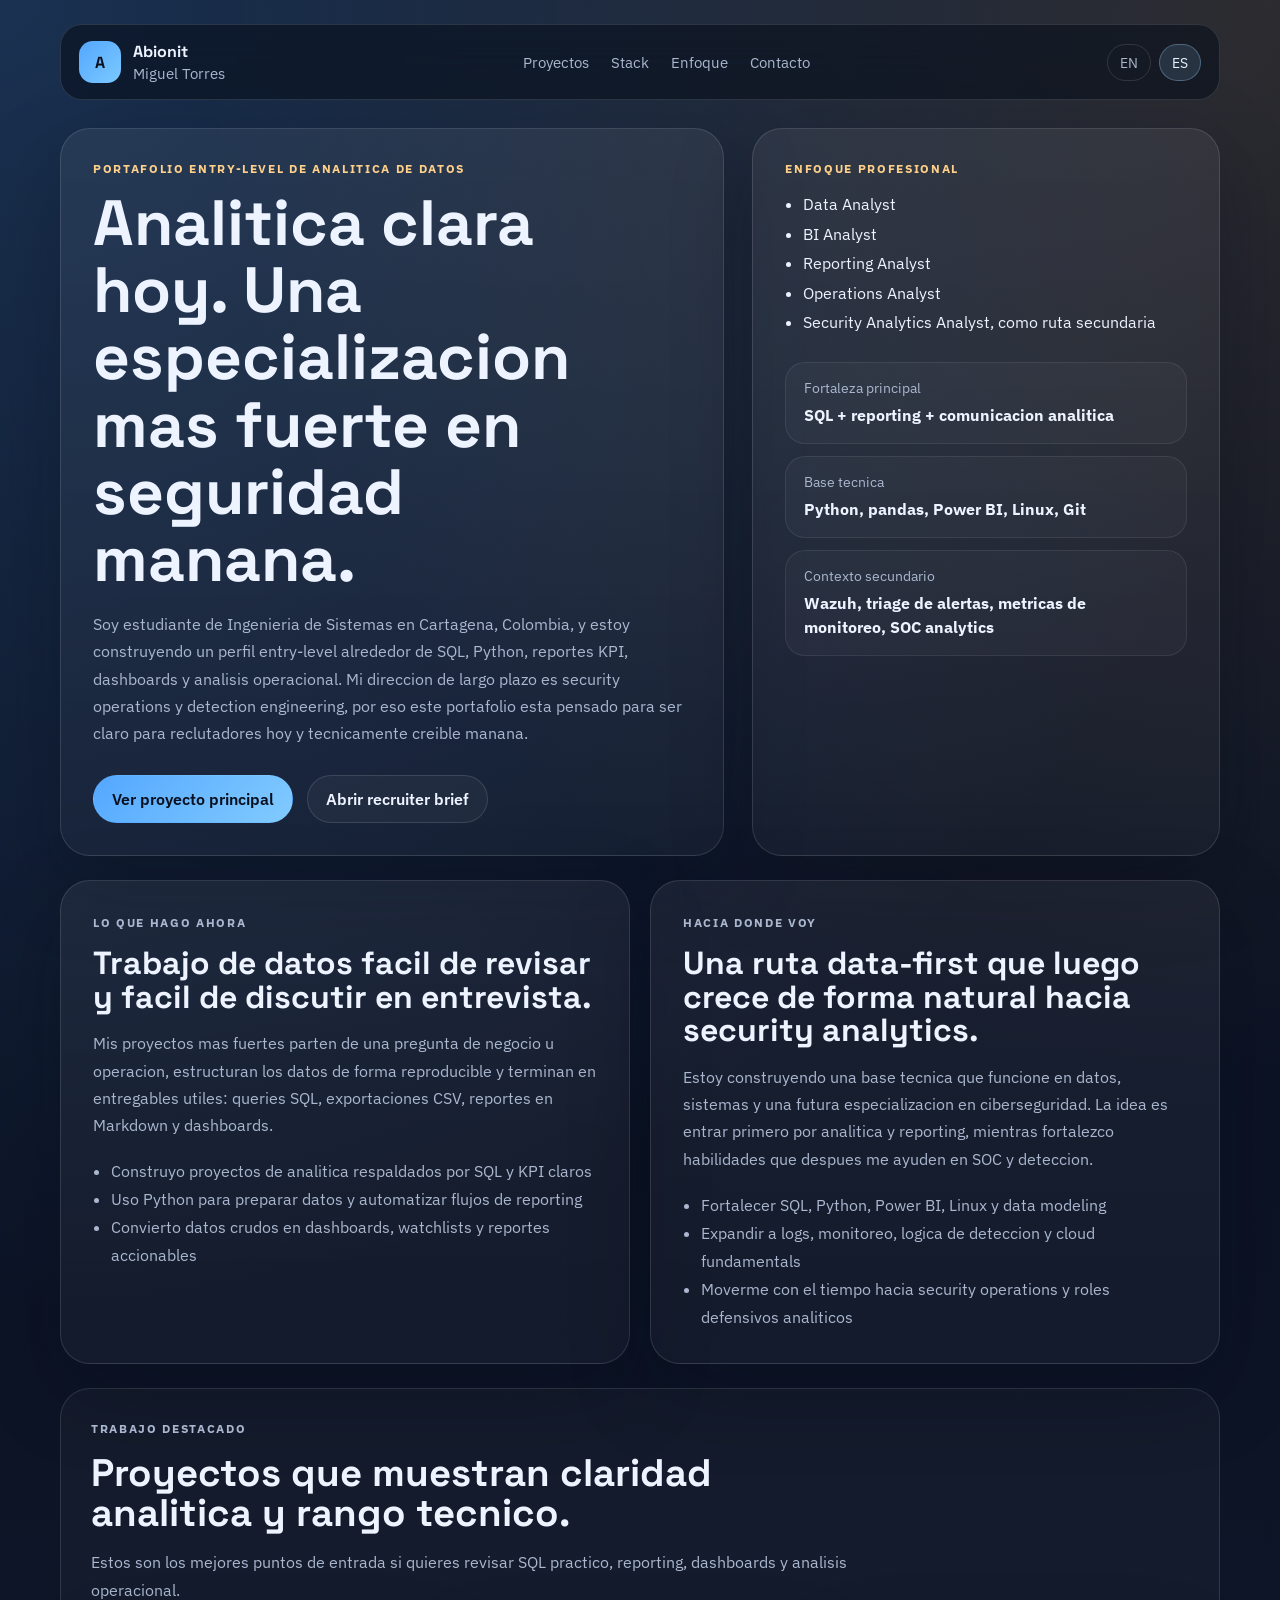
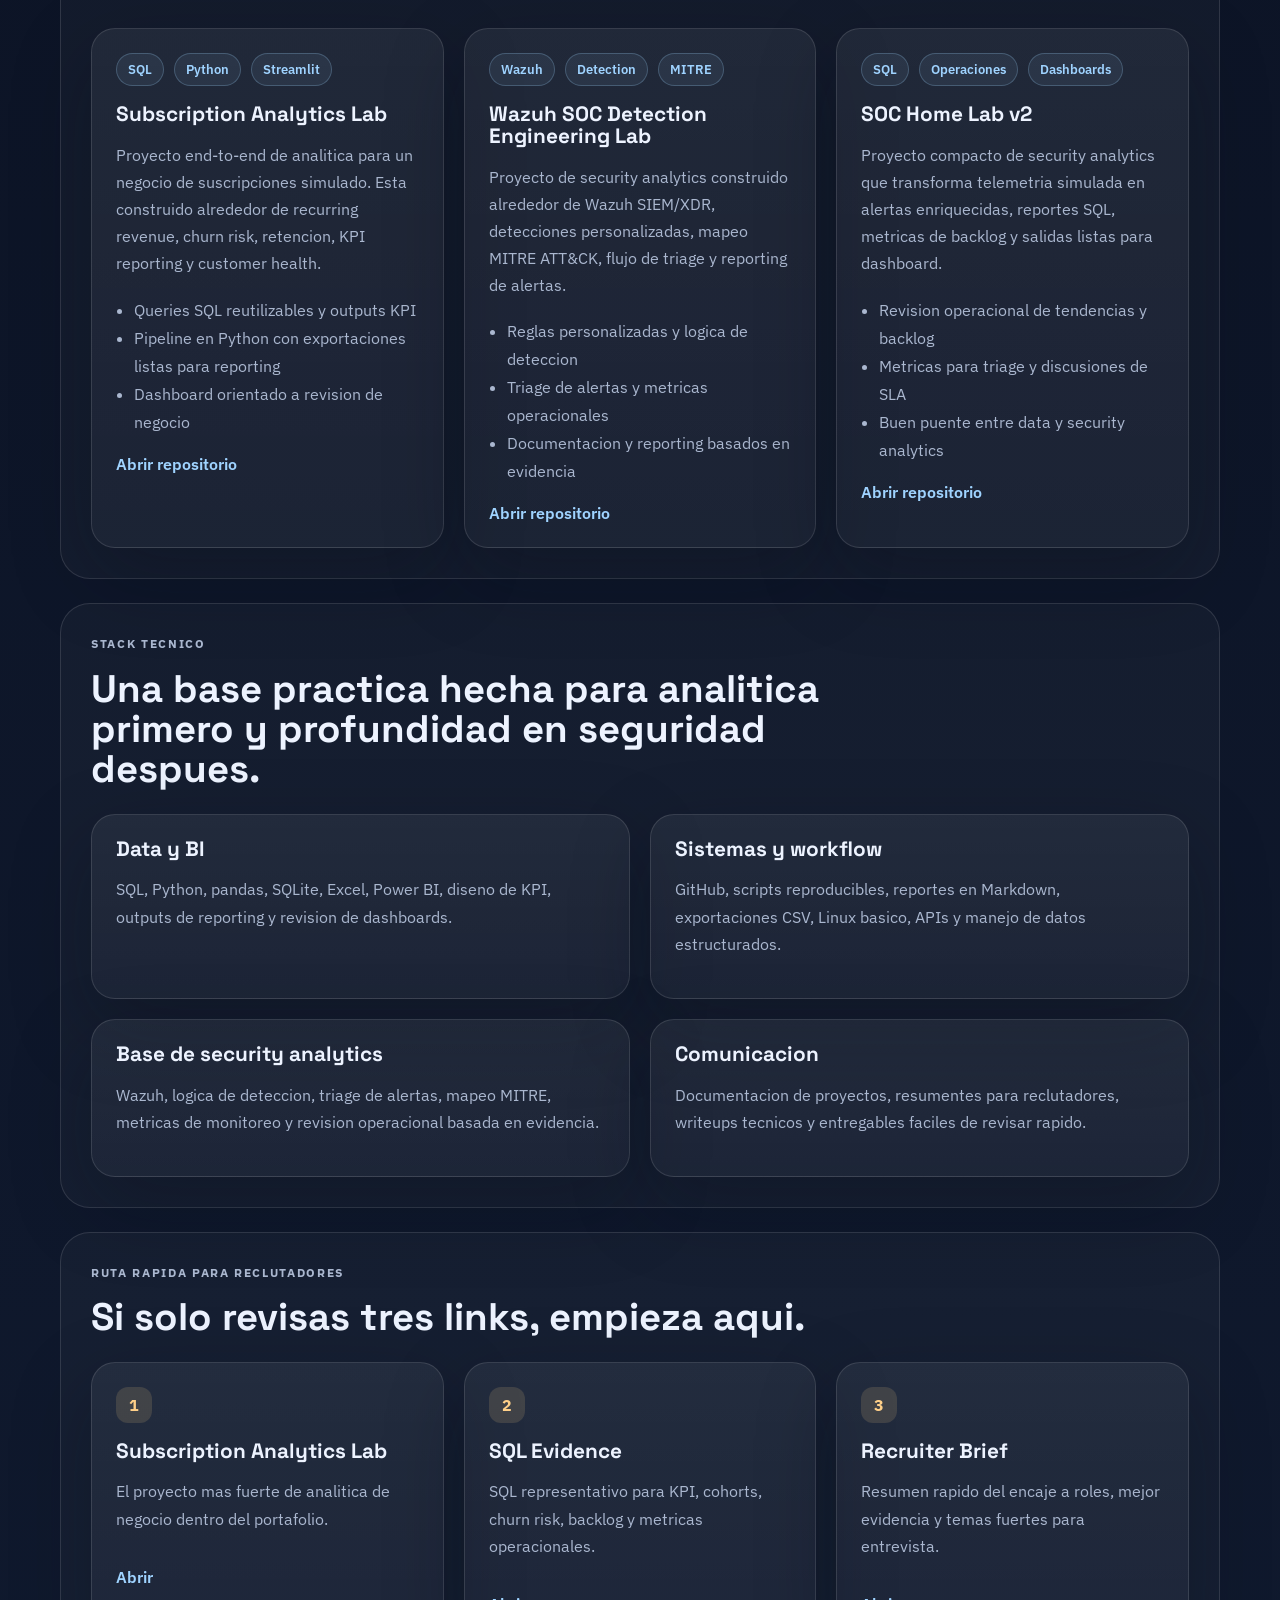
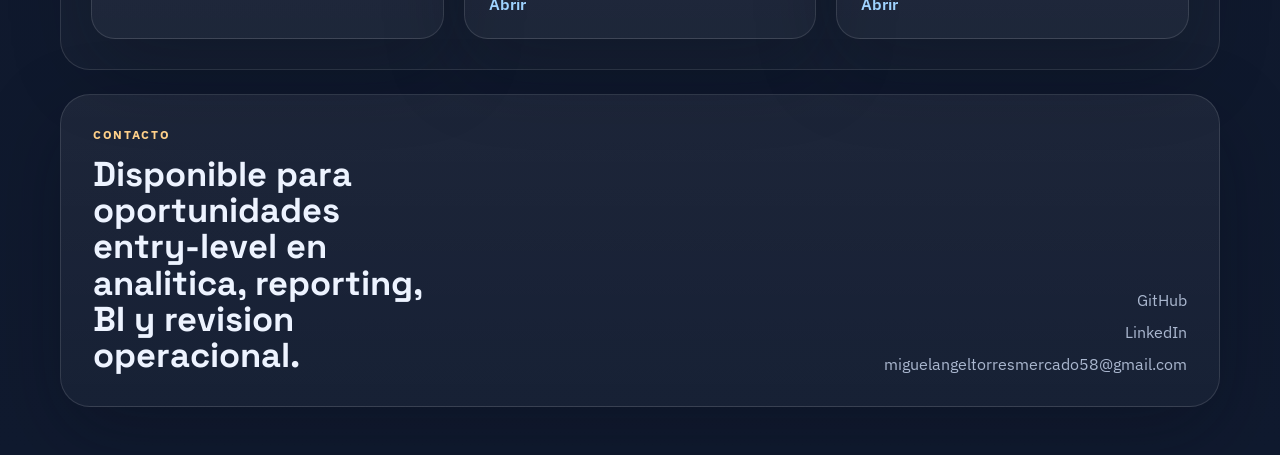
==== es/index.html @ 6e88e006 "Add Spanish GitHub Pages portfolio landing" ====
<!DOCTYPE html>
<html lang="es">
<head>
  <meta charset="utf-8">
  <meta name="viewport" content="width=device-width, initial-scale=1">
  <title>Miguel Torres | Portafolio de Analitica de Datos</title>
  <meta name="description" content="Portafolio entry-level enfocado en SQL, Python, reportes KPI, dashboards, analisis operacional y analitica de seguridad como diferenciador tecnico.">
  <link rel="preconnect" href="https://fonts.googleapis.com">
  <link rel="preconnect" href="https://fonts.gstatic.com" crossorigin>
  <link href="https://fonts.googleapis.com/css2?family=IBM+Plex+Sans:wght@400;500;600;700&family=Space+Grotesk:wght@500;700&display=swap" rel="stylesheet">
  <link rel="stylesheet" href="../styles.css">
</head>
<body>
  <div class="page-shell">
    <header class="topbar">
      <a class="brand" href="#top">
        <span class="brand-mark">A</span>
        <span class="brand-copy">
          <strong>Abionit</strong>
          <span>Miguel Torres</span>
        </span>
      </a>
      <nav class="topnav" aria-label="Principal">
        <a href="#projects">Proyectos</a>
        <a href="#stack">Stack</a>
        <a href="#direction">Enfoque</a>
        <a href="#contact">Contacto</a>
      </nav>
      <div class="lang-switch" aria-label="Selector de idioma">
        <a class="lang-link" href="../index.html">EN</a>
        <a class="lang-link active" href="index.html" aria-current="page">ES</a>
      </div>
    </header>

    <main id="top">
      <section class="hero">
        <div class="hero-copy">
          <p class="eyebrow">Portafolio entry-level de analitica de datos</p>
          <h1>Analitica clara hoy. Una especializacion mas fuerte en seguridad manana.</h1>
          <p class="lead">
            Soy estudiante de Ingenieria de Sistemas en Cartagena, Colombia, y estoy construyendo un perfil entry-level
            alrededor de SQL, Python, reportes KPI, dashboards y analisis operacional. Mi direccion de largo plazo es
            security operations y detection engineering, por eso este portafolio esta pensado para ser claro para reclutadores hoy
            y tecnicamente creible manana.
          </p>
          <div class="hero-actions">
            <a class="button button-primary" href="https://github.com/Abionit/subscription-analytics-lab" target="_blank" rel="noreferrer">Ver proyecto principal</a>
            <a class="button button-secondary" href="https://github.com/Abionit/Abionit/blob/main/RECRUITER_BRIEF.md" target="_blank" rel="noreferrer">Abrir recruiter brief</a>
          </div>
        </div>
        <aside class="hero-panel">
          <p class="panel-label">Enfoque profesional</p>
          <ul class="role-list">
            <li>Data Analyst</li>
            <li>BI Analyst</li>
            <li>Reporting Analyst</li>
            <li>Operations Analyst</li>
            <li>Security Analytics Analyst, como ruta secundaria</li>
          </ul>
          <div class="mini-grid">
            <article>
              <span>Fortaleza principal</span>
              <strong>SQL + reporting + comunicacion analitica</strong>
            </article>
            <article>
              <span>Base tecnica</span>
              <strong>Python, pandas, Power BI, Linux, Git</strong>
            </article>
            <article>
              <span>Contexto secundario</span>
              <strong>Wazuh, triage de alertas, metricas de monitoreo, SOC analytics</strong>
            </article>
          </div>
        </aside>
      </section>

      <section class="summary-grid">
        <article class="story-card">
          <p class="section-kicker">Lo que hago ahora</p>
          <h2>Trabajo de datos facil de revisar y facil de discutir en entrevista.</h2>
          <p>
            Mis proyectos mas fuertes parten de una pregunta de negocio u operacion, estructuran los datos de forma reproducible
            y terminan en entregables utiles: queries SQL, exportaciones CSV, reportes en Markdown y dashboards.
          </p>
          <ul>
            <li>Construyo proyectos de analitica respaldados por SQL y KPI claros</li>
            <li>Uso Python para preparar datos y automatizar flujos de reporting</li>
            <li>Convierto datos crudos en dashboards, watchlists y reportes accionables</li>
          </ul>
        </article>
        <article class="story-card">
          <p class="section-kicker">Hacia donde voy</p>
          <h2>Una ruta data-first que luego crece de forma natural hacia security analytics.</h2>
          <p>
            Estoy construyendo una base tecnica que funcione en datos, sistemas y una futura especializacion en ciberseguridad.
            La idea es entrar primero por analitica y reporting, mientras fortalezco habilidades que despues me ayuden en SOC y deteccion.
          </p>
          <ul>
            <li>Fortalecer SQL, Python, Power BI, Linux y data modeling</li>
            <li>Expandir a logs, monitoreo, logica de deteccion y cloud fundamentals</li>
            <li>Moverme con el tiempo hacia security operations y roles defensivos analiticos</li>
          </ul>
        </article>
      </section>

      <section id="projects" class="section-block">
        <div class="section-heading">
          <p class="section-kicker">Trabajo destacado</p>
          <h2>Proyectos que muestran claridad analitica y rango tecnico.</h2>
          <p>Estos son los mejores puntos de entrada si quieres revisar SQL practico, reporting, dashboards y analisis operacional.</p>
        </div>
        <div class="project-grid">
          <article class="project-card">
            <div class="project-tags">
              <span>SQL</span>
              <span>Python</span>
              <span>Streamlit</span>
            </div>
            <h3>Subscription Analytics Lab</h3>
            <p>
              Proyecto end-to-end de analitica para un negocio de suscripciones simulado. Esta construido alrededor de recurring revenue,
              churn risk, retencion, KPI reporting y customer health.
            </p>
            <ul>
              <li>Queries SQL reutilizables y outputs KPI</li>
              <li>Pipeline en Python con exportaciones listas para reporting</li>
              <li>Dashboard orientado a revision de negocio</li>
            </ul>
            <a href="https://github.com/Abionit/subscription-analytics-lab" target="_blank" rel="noreferrer">Abrir repositorio</a>
          </article>

          <article class="project-card">
            <div class="project-tags">
              <span>Wazuh</span>
              <span>Detection</span>
              <span>MITRE</span>
            </div>
            <h3>Wazuh SOC Detection Engineering Lab</h3>
            <p>
              Proyecto de security analytics construido alrededor de Wazuh SIEM/XDR, detecciones personalizadas, mapeo MITRE ATT&amp;CK,
              flujo de triage y reporting de alertas.
            </p>
            <ul>
              <li>Reglas personalizadas y logica de deteccion</li>
              <li>Triage de alertas y metricas operacionales</li>
              <li>Documentacion y reporting basados en evidencia</li>
            </ul>
            <a href="https://github.com/Abionit/soc-home-lab/tree/portfolio/wazuh-soc-detection-lab" target="_blank" rel="noreferrer">Abrir repositorio</a>
          </article>

          <article class="project-card">
            <div class="project-tags">
              <span>SQL</span>
              <span>Operaciones</span>
              <span>Dashboards</span>
            </div>
            <h3>SOC Home Lab v2</h3>
            <p>
              Proyecto compacto de security analytics que transforma telemetria simulada en alertas enriquecidas, reportes SQL,
              metricas de backlog y salidas listas para dashboard.
            </p>
            <ul>
              <li>Revision operacional de tendencias y backlog</li>
              <li>Metricas para triage y discusiones de SLA</li>
              <li>Buen puente entre data y security analytics</li>
            </ul>
            <a href="https://github.com/Abionit/soc-home-lab/tree/portfolio/soc-home-lab-v2" target="_blank" rel="noreferrer">Abrir repositorio</a>
          </article>
        </div>
      </section>

      <section id="stack" class="section-block">
        <div class="section-heading">
          <p class="section-kicker">Stack tecnico</p>
          <h2>Una base practica hecha para analitica primero y profundidad en seguridad despues.</h2>
        </div>
        <div class="stack-grid">
          <article class="stack-card">
            <h3>Data y BI</h3>
            <p>SQL, Python, pandas, SQLite, Excel, Power BI, diseno de KPI, outputs de reporting y revision de dashboards.</p>
          </article>
          <article class="stack-card">
            <h3>Sistemas y workflow</h3>
            <p>GitHub, scripts reproducibles, reportes en Markdown, exportaciones CSV, Linux basico, APIs y manejo de datos estructurados.</p>
          </article>
          <article class="stack-card">
            <h3>Base de security analytics</h3>
            <p>Wazuh, logica de deteccion, triage de alertas, mapeo MITRE, metricas de monitoreo y revision operacional basada en evidencia.</p>
          </article>
          <article class="stack-card">
            <h3>Comunicacion</h3>
            <p>Documentacion de proyectos, resumentes para reclutadores, writeups tecnicos y entregables faciles de revisar rapido.</p>
          </article>
        </div>
      </section>

      <section id="direction" class="section-block recruiter-block">
        <div class="section-heading">
          <p class="section-kicker">Ruta rapida para reclutadores</p>
          <h2>Si solo revisas tres links, empieza aqui.</h2>
        </div>
        <div class="review-grid">
          <article class="review-card">
            <span>1</span>
            <h3>Subscription Analytics Lab</h3>
            <p>El proyecto mas fuerte de analitica de negocio dentro del portafolio.</p>
            <a href="https://github.com/Abionit/subscription-analytics-lab" target="_blank" rel="noreferrer">Abrir</a>
          </article>
          <article class="review-card">
            <span>2</span>
            <h3>SQL Evidence</h3>
            <p>SQL representativo para KPI, cohorts, churn risk, backlog y metricas operacionales.</p>
            <a href="https://github.com/Abionit/Abionit/blob/main/SQL_EVIDENCE.md" target="_blank" rel="noreferrer">Abrir</a>
          </article>
          <article class="review-card">
            <span>3</span>
            <h3>Recruiter Brief</h3>
            <p>Resumen rapido del encaje a roles, mejor evidencia y temas fuertes para entrevista.</p>
            <a href="https://github.com/Abionit/Abionit/blob/main/RECRUITER_BRIEF.md" target="_blank" rel="noreferrer">Abrir</a>
          </article>
        </div>
      </section>
    </main>

    <footer id="contact" class="footer">
      <div>
        <p class="section-kicker">Contacto</p>
        <h2>Disponible para oportunidades entry-level en analitica, reporting, BI y revision operacional.</h2>
      </div>
      <div class="contact-links">
        <a href="https://github.com/Abionit" target="_blank" rel="noreferrer">GitHub</a>
        <a href="https://linkedin.com/in/miguel-angel-torres-mercado-3b7bb8290" target="_blank" rel="noreferrer">LinkedIn</a>
        <a href="mailto:miguelangeltorresmercado58@gmail.com">miguelangeltorresmercado58@gmail.com</a>
      </div>
    </footer>
  </div>
</body>
</html>
---- styles.css ----
:root {
  --bg: #0e1627;
  --bg-soft: #162238;
  --surface: rgba(255, 255, 255, 0.05);
  --surface-strong: rgba(255, 255, 255, 0.08);
  --line: rgba(255, 255, 255, 0.12);
  --text: #edf3ff;
  --muted: #aab7cf;
  --accent: #9fd3ff;
  --accent-strong: #53a7ff;
  --accent-warm: #ffd089;
  --shadow: 0 28px 80px rgba(6, 11, 23, 0.28);
  --max-width: 1160px;
}

* {
  box-sizing: border-box;
}

html {
  scroll-behavior: smooth;
}

body {
  margin: 0;
  font-family: "IBM Plex Sans", sans-serif;
  color: var(--text);
  background:
    radial-gradient(circle at top left, rgba(83, 167, 255, 0.22), transparent 34%),
    radial-gradient(circle at top right, rgba(255, 208, 137, 0.14), transparent 28%),
    linear-gradient(180deg, #0a1020 0%, #101a2f 100%);
  min-height: 100vh;
}

a {
  color: inherit;
  text-decoration: none;
}

.page-shell {
  width: min(var(--max-width), calc(100% - 32px));
  margin: 0 auto;
  padding: 24px 0 48px;
}

.topbar {
  display: flex;
  align-items: center;
  justify-content: space-between;
  gap: 20px;
  margin-bottom: 28px;
  padding: 16px 18px;
  border: 1px solid var(--line);
  border-radius: 22px;
  background: rgba(8, 14, 26, 0.58);
  backdrop-filter: blur(16px);
  position: sticky;
  top: 16px;
  z-index: 20;
}

.brand {
  display: inline-flex;
  align-items: center;
  gap: 12px;
}

.brand-mark {
  display: inline-flex;
  align-items: center;
  justify-content: center;
  width: 42px;
  height: 42px;
  border-radius: 14px;
  background: linear-gradient(135deg, var(--accent-strong), #7cc9ff);
  color: #08101f;
  font-family: "Space Grotesk", sans-serif;
  font-weight: 700;
}

.brand-copy {
  display: flex;
  flex-direction: column;
  gap: 2px;
  font-size: 0.92rem;
  color: var(--muted);
}

.brand-copy strong {
  color: var(--text);
  font-family: "Space Grotesk", sans-serif;
  font-size: 1rem;
}

.topnav {
  display: flex;
  gap: 22px;
  color: var(--muted);
  font-size: 0.96rem;
}

.topnav a:hover,
.contact-links a:hover,
.project-card a:hover,
.review-card a:hover {
  color: var(--accent);
}

.lang-switch {
  display: inline-flex;
  gap: 8px;
}

.lang-link {
  border: 1px solid var(--line);
  padding: 8px 12px;
  border-radius: 999px;
  color: var(--muted);
  font-size: 0.9rem;
}

.lang-link.active {
  background: rgba(159, 211, 255, 0.14);
  color: var(--text);
  border-color: rgba(159, 211, 255, 0.32);
}

.hero {
  display: grid;
  grid-template-columns: 1.35fr 0.95fr;
  gap: 28px;
  align-items: stretch;
  margin-bottom: 24px;
}

.hero-copy,
.hero-panel,
.story-card,
.project-card,
.stack-card,
.review-card,
.footer {
  border: 1px solid var(--line);
  background: linear-gradient(180deg, rgba(255, 255, 255, 0.06), rgba(255, 255, 255, 0.03));
  box-shadow: var(--shadow);
}

.hero-copy,
.hero-panel,
.story-card,
.footer {
  border-radius: 30px;
  padding: 32px;
}

.eyebrow,
.section-kicker,
.panel-label {
  text-transform: uppercase;
  letter-spacing: 0.14em;
  color: var(--accent-warm);
  font-size: 0.74rem;
  font-weight: 700;
  margin: 0 0 14px;
}

h1,
h2,
h3 {
  margin: 0;
  font-family: "Space Grotesk", sans-serif;
  line-height: 1.05;
}

h1 {
  font-size: clamp(2.6rem, 5vw, 4.8rem);
  margin-bottom: 18px;
  max-width: 12ch;
}

.lead,
.story-card p,
.project-card p,
.stack-card p,
.section-heading p,
.review-card p {
  color: var(--muted);
  line-height: 1.7;
}

.hero-actions {
  display: flex;
  flex-wrap: wrap;
  gap: 14px;
  margin-top: 28px;
}

.button {
  display: inline-flex;
  align-items: center;
  justify-content: center;
  padding: 13px 18px;
  border-radius: 999px;
  font-weight: 600;
  border: 1px solid transparent;
}

.button-primary {
  background: linear-gradient(135deg, var(--accent-strong), #82cbff);
  color: #08101f;
}

.button-secondary {
  background: rgba(255, 255, 255, 0.04);
  border-color: var(--line);
}

.role-list {
  margin: 0 0 24px;
  padding-left: 18px;
  color: var(--text);
  line-height: 1.85;
}

.mini-grid {
  display: grid;
  gap: 12px;
}

.mini-grid article {
  padding: 16px 18px;
  border-radius: 20px;
  border: 1px solid rgba(255, 255, 255, 0.08);
  background: rgba(255, 255, 255, 0.03);
}

.mini-grid span {
  display: block;
  color: var(--muted);
  font-size: 0.85rem;
  margin-bottom: 6px;
}

.mini-grid strong {
  display: block;
  line-height: 1.5;
}

.summary-grid,
.project-grid,
.stack-grid,
.review-grid {
  display: grid;
  gap: 20px;
}

.summary-grid {
  grid-template-columns: repeat(2, minmax(0, 1fr));
  margin-bottom: 24px;
}

.story-card h2 {
  font-size: clamp(1.55rem, 2.5vw, 2.15rem);
  margin-bottom: 14px;
}

.story-card ul,
.project-card ul {
  margin: 18px 0 0;
  padding-left: 18px;
  color: var(--muted);
  line-height: 1.75;
}

.section-block {
  margin-bottom: 24px;
  border-radius: 30px;
  padding: 30px;
  border: 1px solid var(--line);
  background: rgba(255, 255, 255, 0.03);
}

.section-heading {
  max-width: 760px;
  margin-bottom: 24px;
}

.section-heading h2 {
  font-size: clamp(1.9rem, 3vw, 2.7rem);
  margin-bottom: 12px;
}

.project-grid {
  grid-template-columns: repeat(3, minmax(0, 1fr));
}

.project-card,
.stack-card,
.review-card {
  border-radius: 24px;
  padding: 24px;
}

.project-tags {
  display: flex;
  flex-wrap: wrap;
  gap: 10px;
  margin-bottom: 18px;
}

.project-tags span {
  padding: 7px 11px;
  border-radius: 999px;
  border: 1px solid rgba(159, 211, 255, 0.24);
  background: rgba(159, 211, 255, 0.08);
  color: var(--accent);
  font-size: 0.82rem;
  font-weight: 600;
}

.project-card h3,
.stack-card h3,
.review-card h3 {
  font-size: 1.3rem;
  margin-bottom: 12px;
}

.project-card a,
.review-card a {
  display: inline-flex;
  margin-top: 18px;
  color: var(--accent);
  font-weight: 600;
}

.stack-grid {
  grid-template-columns: repeat(2, minmax(0, 1fr));
}

.review-grid {
  grid-template-columns: repeat(3, minmax(0, 1fr));
}

.review-card span {
  display: inline-flex;
  align-items: center;
  justify-content: center;
  width: 36px;
  height: 36px;
  border-radius: 12px;
  margin-bottom: 18px;
  background: rgba(255, 208, 137, 0.14);
  color: var(--accent-warm);
  font-weight: 700;
}

.footer {
  display: flex;
  align-items: flex-end;
  justify-content: space-between;
  gap: 24px;
}

.footer h2 {
  font-size: clamp(1.6rem, 2.7vw, 2.35rem);
  max-width: 16ch;
}

.contact-links {
  display: grid;
  gap: 12px;
  justify-items: end;
  text-align: right;
  color: var(--muted);
}

@media (max-width: 1080px) {
  .hero,
  .summary-grid,
  .project-grid,
  .stack-grid,
  .review-grid,
  .footer {
    grid-template-columns: 1fr;
  }

  .footer {
    align-items: flex-start;
  }

  .contact-links {
    justify-items: start;
    text-align: left;
  }
}

@media (max-width: 820px) {
  .page-shell {
    width: min(var(--max-width), calc(100% - 20px));
    padding-top: 16px;
  }

  .topbar {
    flex-wrap: wrap;
    padding: 16px;
    position: static;
  }

  .topnav {
    width: 100%;
    flex-wrap: wrap;
    gap: 14px;
  }

  .hero-copy,
  .hero-panel,
  .story-card,
  .footer,
  .section-block {
    padding: 24px;
    border-radius: 24px;
  }

  h1 {
    max-width: none;
  }
}
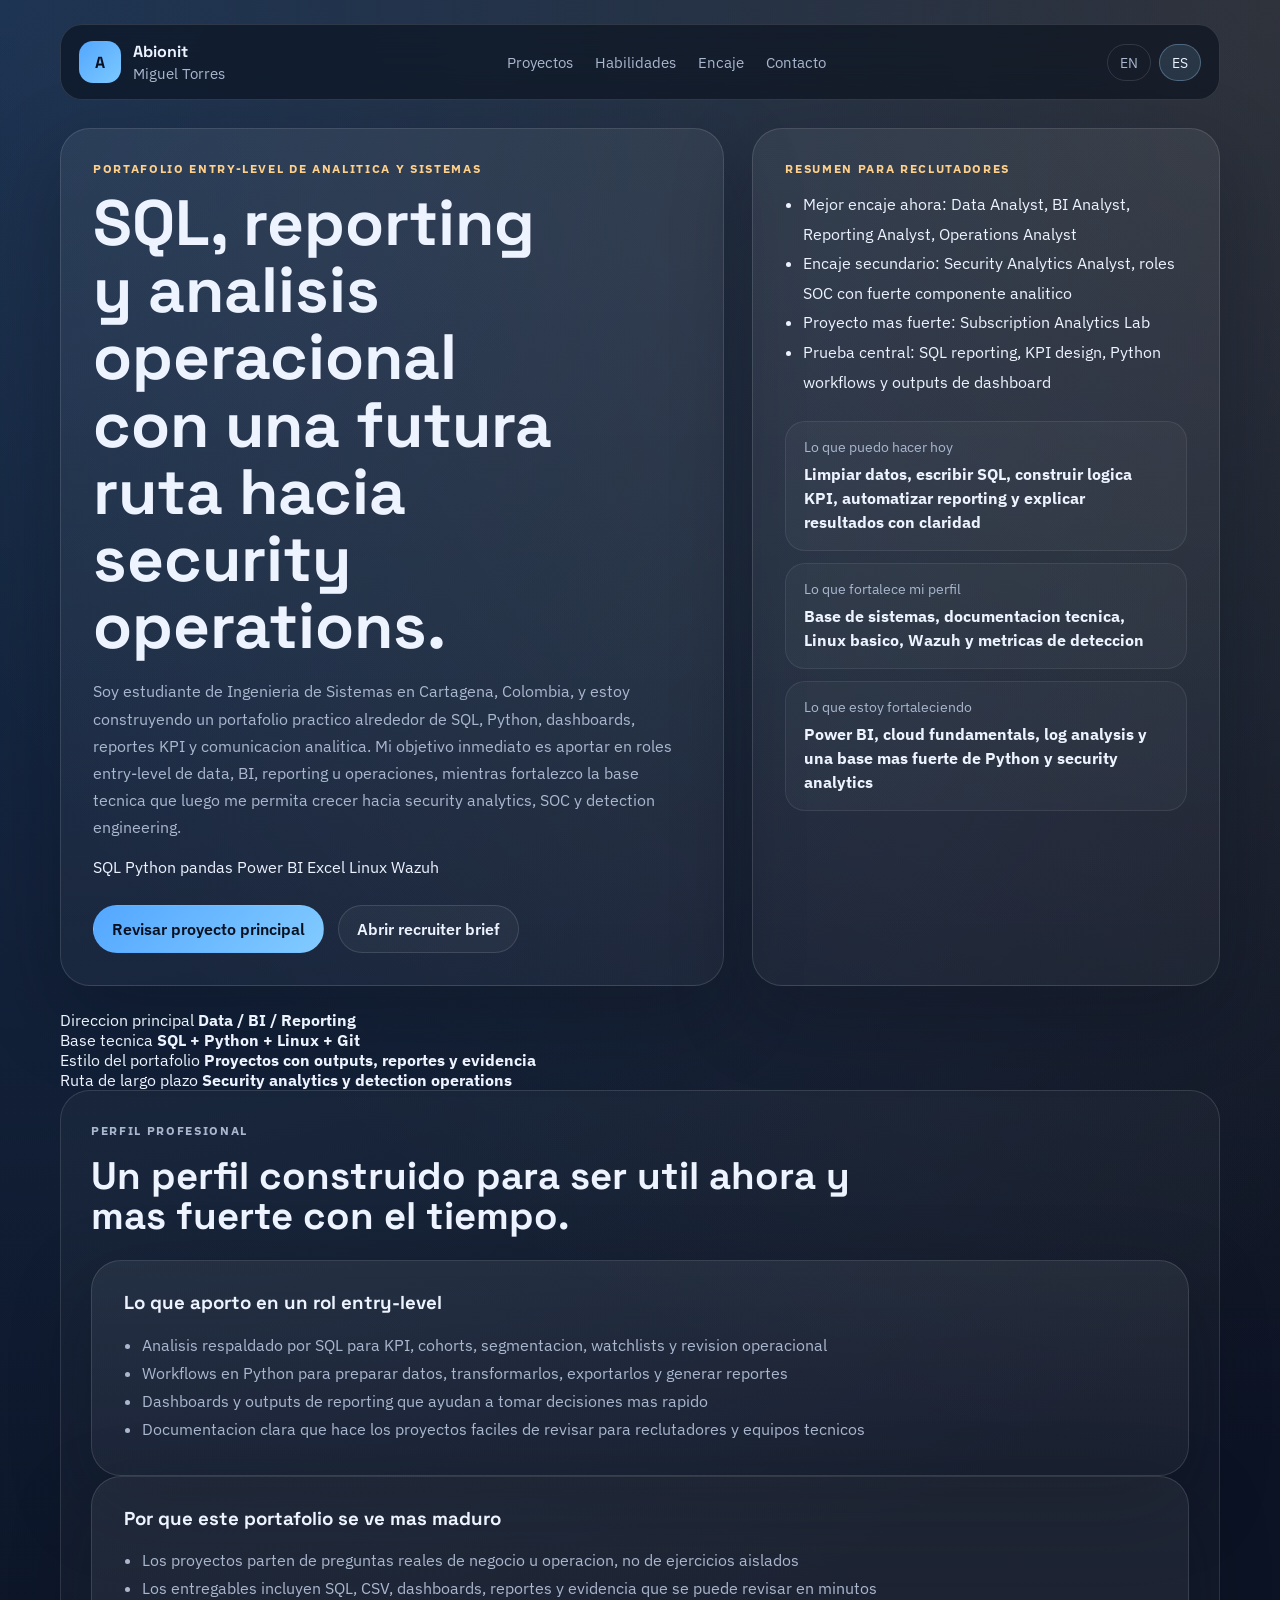
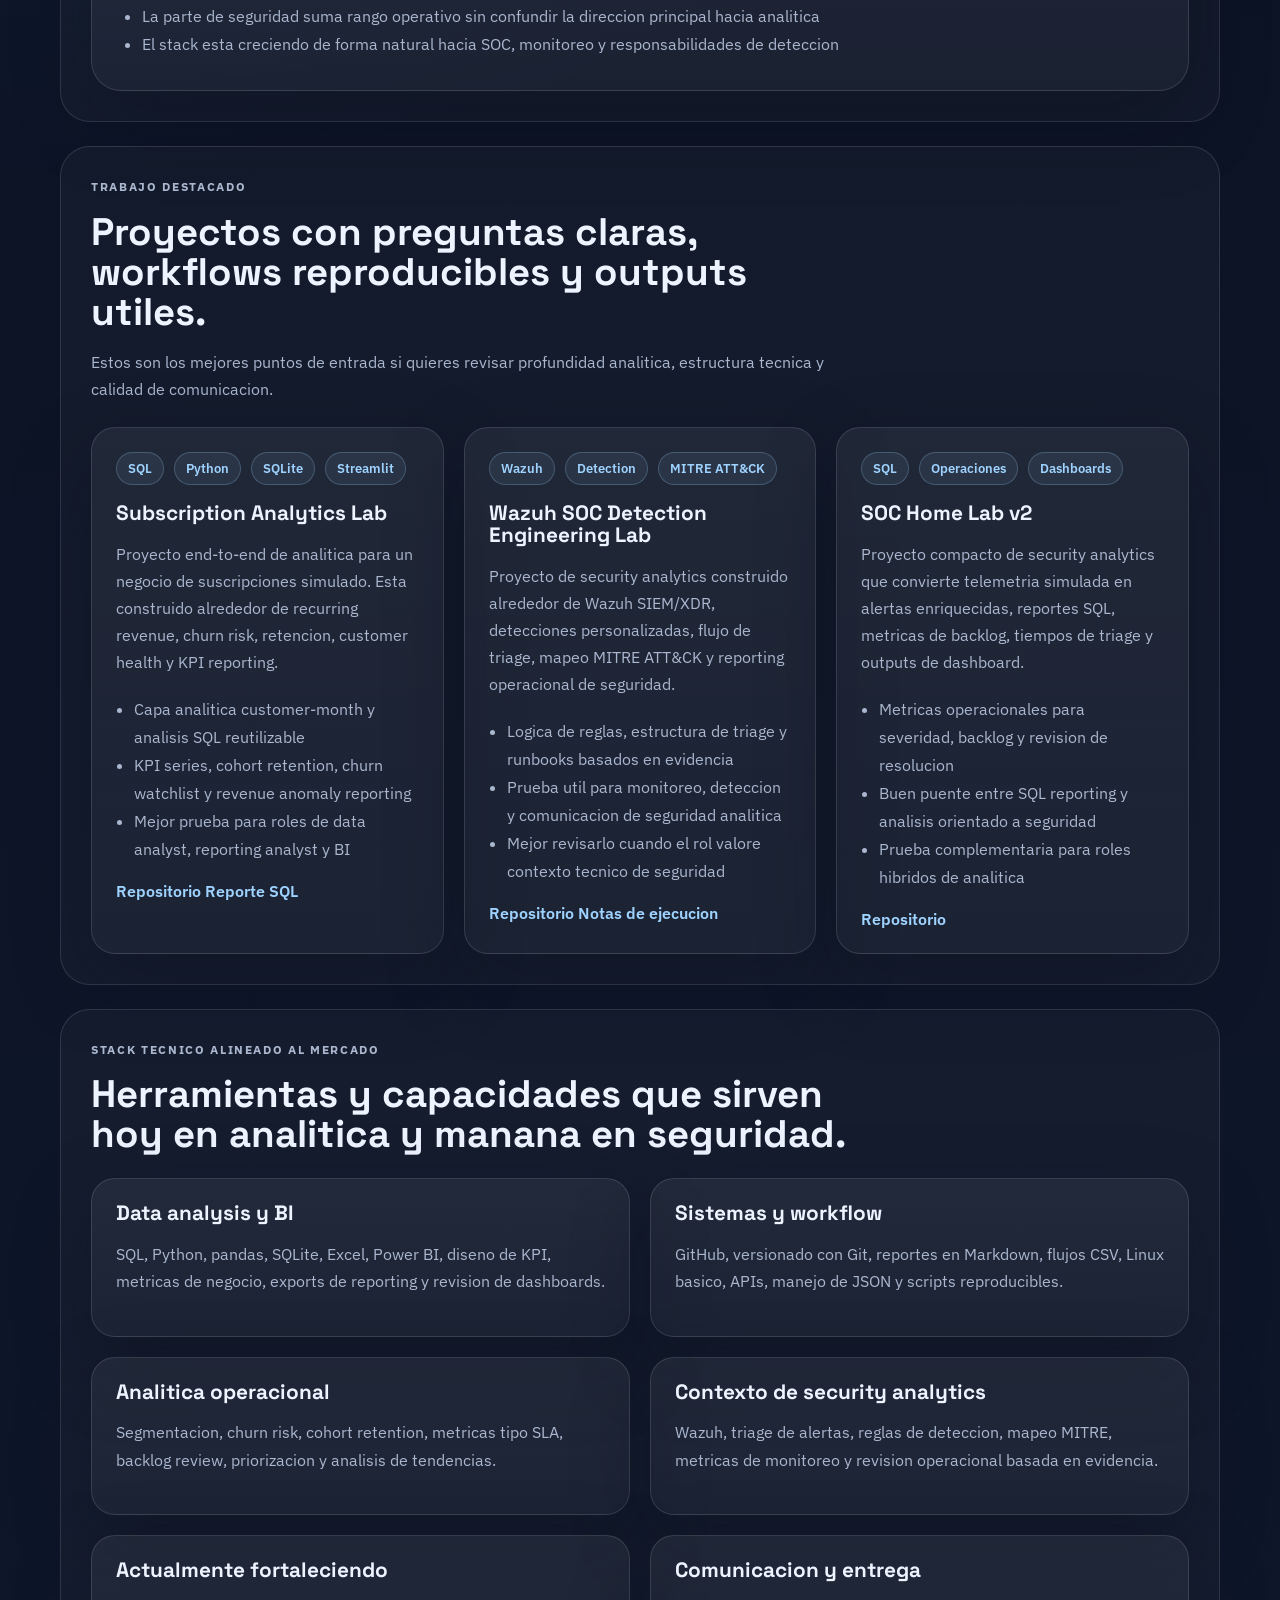
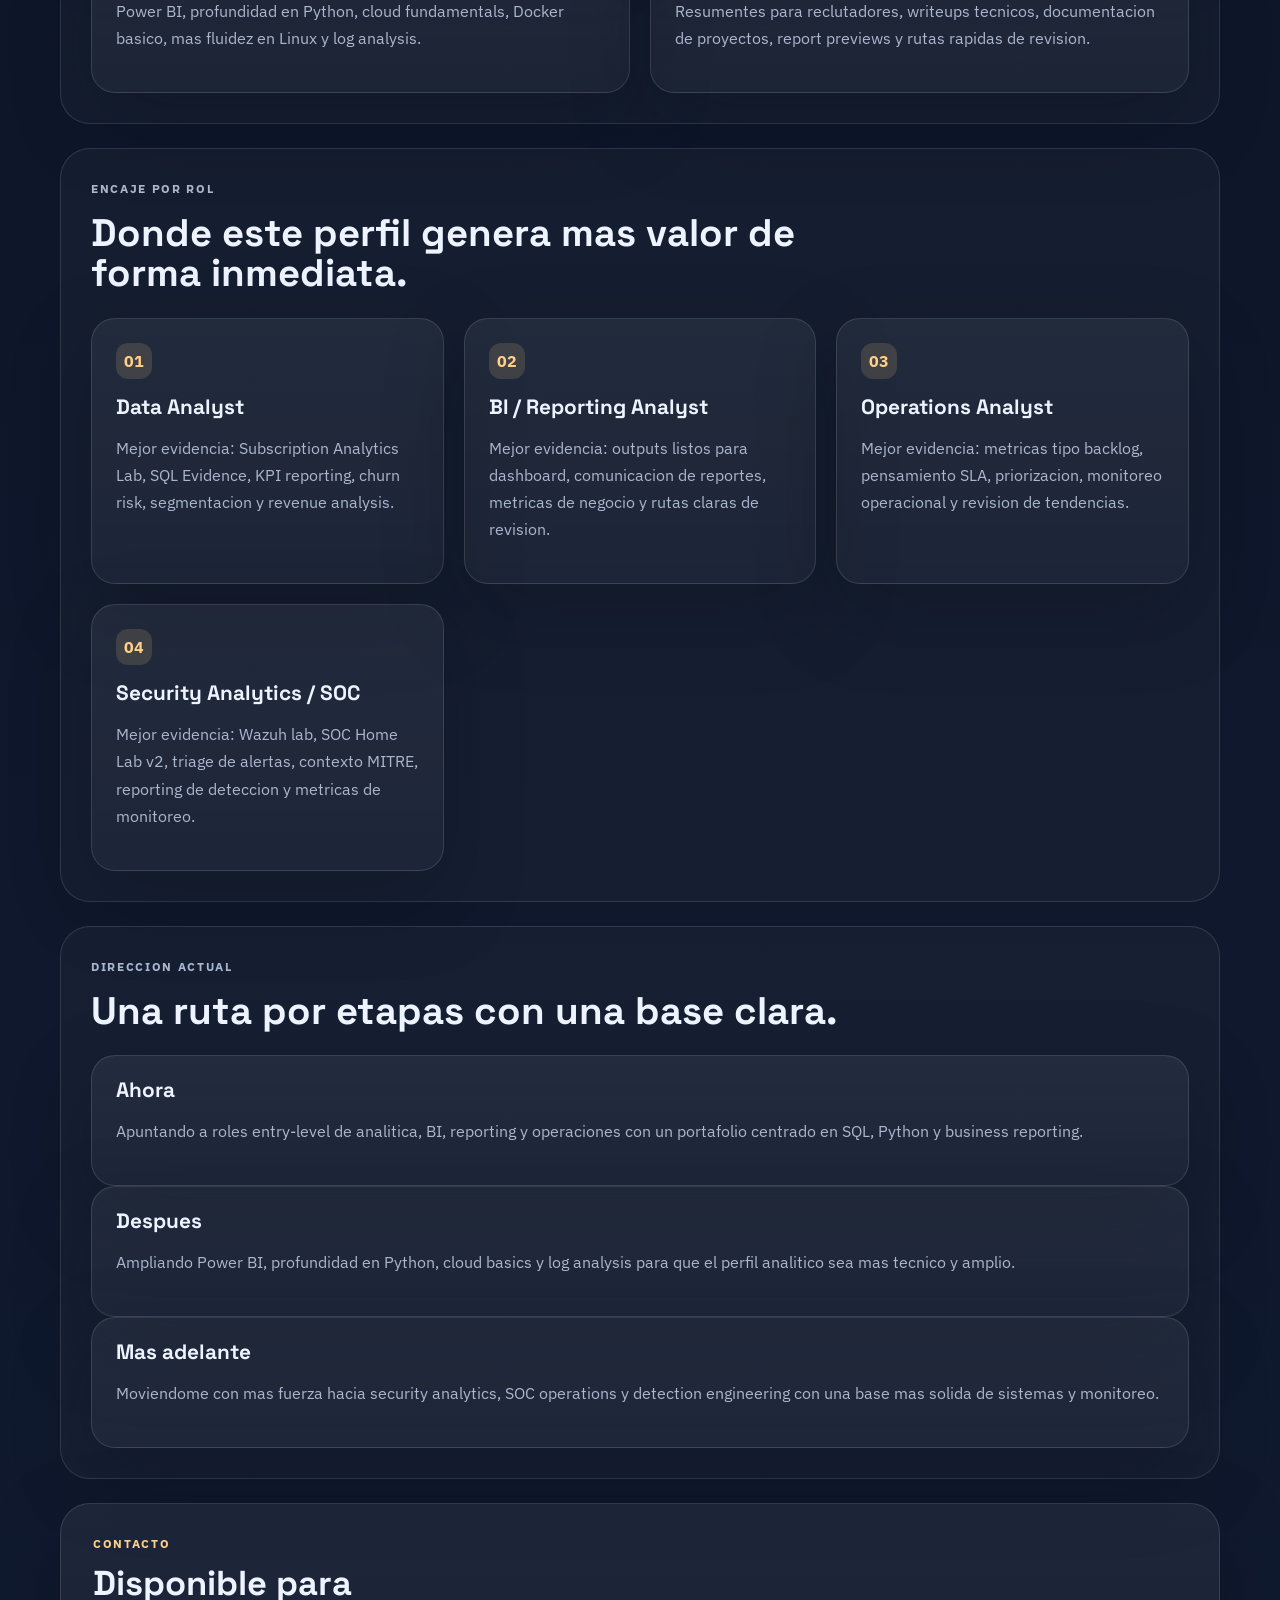
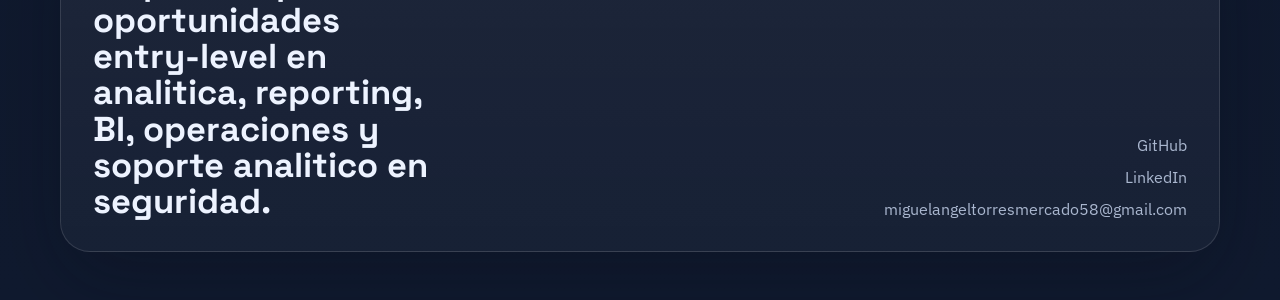
==== commit 009aec30: "Refine Spanish GitHub Pages portfolio landing" ====
--- a/es/index.html
+++ b/es/index.html
@@ -3,8 +3,8 @@
 <head>
   <meta charset="utf-8">
   <meta name="viewport" content="width=device-width, initial-scale=1">
-  <title>Miguel Torres | Portafolio de Analitica de Datos</title>
-  <meta name="description" content="Portafolio entry-level enfocado en SQL, Python, reportes KPI, dashboards, analisis operacional y analitica de seguridad como diferenciador tecnico.">
+  <title>Miguel Torres | Portafolio de Analitica y Seguridad</title>
+  <meta name="description" content="Portafolio entry-level enfocado en SQL, Python, dashboards, reportes KPI, analisis operacional y una futura ruta hacia security operations y detection engineering.">
   <link rel="preconnect" href="https://fonts.googleapis.com">
   <link rel="preconnect" href="https://fonts.gstatic.com" crossorigin>
   <link href="https://fonts.googleapis.com/css2?family=IBM+Plex+Sans:wght@400;500;600;700&family=Space+Grotesk:wght@500;700&display=swap" rel="stylesheet">
@@ -22,8 +22,8 @@
       </a>
       <nav class="topnav" aria-label="Principal">
         <a href="#projects">Proyectos</a>
-        <a href="#stack">Stack</a>
-        <a href="#direction">Enfoque</a>
+        <a href="#skills">Habilidades</a>
+        <a href="#roles">Encaje</a>
         <a href="#contact">Contacto</a>
       </nav>
       <div class="lang-switch" aria-label="Selector de idioma">
@@ -35,117 +35,150 @@
     <main id="top">
       <section class="hero">
         <div class="hero-copy">
-          <p class="eyebrow">Portafolio entry-level de analitica de datos</p>
-          <h1>Analitica clara hoy. Una especializacion mas fuerte en seguridad manana.</h1>
+          <p class="eyebrow">Portafolio entry-level de analitica y sistemas</p>
+          <h1>SQL, reporting y analisis operacional con una futura ruta hacia security operations.</h1>
           <p class="lead">
-            Soy estudiante de Ingenieria de Sistemas en Cartagena, Colombia, y estoy construyendo un perfil entry-level
-            alrededor de SQL, Python, reportes KPI, dashboards y analisis operacional. Mi direccion de largo plazo es
-            security operations y detection engineering, por eso este portafolio esta pensado para ser claro para reclutadores hoy
-            y tecnicamente creible manana.
+            Soy estudiante de Ingenieria de Sistemas en Cartagena, Colombia, y estoy construyendo un portafolio practico
+            alrededor de SQL, Python, dashboards, reportes KPI y comunicacion analitica. Mi objetivo inmediato es aportar
+            en roles entry-level de data, BI, reporting u operaciones, mientras fortalezco la base tecnica que luego me
+            permita crecer hacia security analytics, SOC y detection engineering.
           </p>
+          <div class="hero-badges" aria-label="Herramientas clave">
+            <span>SQL</span>
+            <span>Python</span>
+            <span>pandas</span>
+            <span>Power BI</span>
+            <span>Excel</span>
+            <span>Linux</span>
+            <span>Wazuh</span>
+          </div>
           <div class="hero-actions">
-            <a class="button button-primary" href="https://github.com/Abionit/subscription-analytics-lab" target="_blank" rel="noreferrer">Ver proyecto principal</a>
+            <a class="button button-primary" href="https://github.com/Abionit/subscription-analytics-lab" target="_blank" rel="noreferrer">Revisar proyecto principal</a>
             <a class="button button-secondary" href="https://github.com/Abionit/Abionit/blob/main/RECRUITER_BRIEF.md" target="_blank" rel="noreferrer">Abrir recruiter brief</a>
           </div>
         </div>
         <aside class="hero-panel">
-          <p class="panel-label">Enfoque profesional</p>
+          <p class="panel-label">Resumen para reclutadores</p>
           <ul class="role-list">
-            <li>Data Analyst</li>
-            <li>BI Analyst</li>
-            <li>Reporting Analyst</li>
-            <li>Operations Analyst</li>
-            <li>Security Analytics Analyst, como ruta secundaria</li>
+            <li>Mejor encaje ahora: Data Analyst, BI Analyst, Reporting Analyst, Operations Analyst</li>
+            <li>Encaje secundario: Security Analytics Analyst, roles SOC con fuerte componente analitico</li>
+            <li>Proyecto mas fuerte: Subscription Analytics Lab</li>
+            <li>Prueba central: SQL reporting, KPI design, Python workflows y outputs de dashboard</li>
           </ul>
           <div class="mini-grid">
             <article>
-              <span>Fortaleza principal</span>
-              <strong>SQL + reporting + comunicacion analitica</strong>
+              <span>Lo que puedo hacer hoy</span>
+              <strong>Limpiar datos, escribir SQL, construir logica KPI, automatizar reporting y explicar resultados con claridad</strong>
             </article>
             <article>
-              <span>Base tecnica</span>
-              <strong>Python, pandas, Power BI, Linux, Git</strong>
+              <span>Lo que fortalece mi perfil</span>
+              <strong>Base de sistemas, documentacion tecnica, Linux basico, Wazuh y metricas de deteccion</strong>
             </article>
             <article>
-              <span>Contexto secundario</span>
-              <strong>Wazuh, triage de alertas, metricas de monitoreo, SOC analytics</strong>
+              <span>Lo que estoy fortaleciendo</span>
+              <strong>Power BI, cloud fundamentals, log analysis y una base mas fuerte de Python y security analytics</strong>
             </article>
           </div>
         </aside>
       </section>
 
-      <section class="summary-grid">
-        <article class="story-card">
-          <p class="section-kicker">Lo que hago ahora</p>
-          <h2>Trabajo de datos facil de revisar y facil de discutir en entrevista.</h2>
-          <p>
-            Mis proyectos mas fuertes parten de una pregunta de negocio u operacion, estructuran los datos de forma reproducible
-            y terminan en entregables utiles: queries SQL, exportaciones CSV, reportes en Markdown y dashboards.
-          </p>
-          <ul>
-            <li>Construyo proyectos de analitica respaldados por SQL y KPI claros</li>
-            <li>Uso Python para preparar datos y automatizar flujos de reporting</li>
-            <li>Convierto datos crudos en dashboards, watchlists y reportes accionables</li>
-          </ul>
+      <section class="metrics-strip">
+        <article>
+          <span>Direccion principal</span>
+          <strong>Data / BI / Reporting</strong>
         </article>
-        <article class="story-card">
-          <p class="section-kicker">Hacia donde voy</p>
-          <h2>Una ruta data-first que luego crece de forma natural hacia security analytics.</h2>
-          <p>
-            Estoy construyendo una base tecnica que funcione en datos, sistemas y una futura especializacion en ciberseguridad.
-            La idea es entrar primero por analitica y reporting, mientras fortalezco habilidades que despues me ayuden en SOC y deteccion.
-          </p>
-          <ul>
-            <li>Fortalecer SQL, Python, Power BI, Linux y data modeling</li>
-            <li>Expandir a logs, monitoreo, logica de deteccion y cloud fundamentals</li>
-            <li>Moverme con el tiempo hacia security operations y roles defensivos analiticos</li>
-          </ul>
+        <article>
+          <span>Base tecnica</span>
+          <strong>SQL + Python + Linux + Git</strong>
         </article>
+        <article>
+          <span>Estilo del portafolio</span>
+          <strong>Proyectos con outputs, reportes y evidencia</strong>
+        </article>
+        <article>
+          <span>Ruta de largo plazo</span>
+          <strong>Security analytics y detection operations</strong>
+        </article>
+      </section>
+
+      <section class="section-block">
+        <div class="section-heading">
+          <p class="section-kicker">Perfil profesional</p>
+          <h2>Un perfil construido para ser util ahora y mas fuerte con el tiempo.</h2>
+        </div>
+        <div class="detail-grid">
+          <article class="story-card">
+            <h3>Lo que aporto en un rol entry-level</h3>
+            <ul class="capability-list">
+              <li>Analisis respaldado por SQL para KPI, cohorts, segmentacion, watchlists y revision operacional</li>
+              <li>Workflows en Python para preparar datos, transformarlos, exportarlos y generar reportes</li>
+              <li>Dashboards y outputs de reporting que ayudan a tomar decisiones mas rapido</li>
+              <li>Documentacion clara que hace los proyectos faciles de revisar para reclutadores y equipos tecnicos</li>
+            </ul>
+          </article>
+          <article class="story-card">
+            <h3>Por que este portafolio se ve mas maduro</h3>
+            <ul class="capability-list">
+              <li>Los proyectos parten de preguntas reales de negocio u operacion, no de ejercicios aislados</li>
+              <li>Los entregables incluyen SQL, CSV, dashboards, reportes y evidencia que se puede revisar en minutos</li>
+              <li>La parte de seguridad suma rango operativo sin confundir la direccion principal hacia analitica</li>
+              <li>El stack esta creciendo de forma natural hacia SOC, monitoreo y responsabilidades de deteccion</li>
+            </ul>
+          </article>
+        </div>
       </section>
 
       <section id="projects" class="section-block">
         <div class="section-heading">
           <p class="section-kicker">Trabajo destacado</p>
-          <h2>Proyectos que muestran claridad analitica y rango tecnico.</h2>
-          <p>Estos son los mejores puntos de entrada si quieres revisar SQL practico, reporting, dashboards y analisis operacional.</p>
+          <h2>Proyectos con preguntas claras, workflows reproducibles y outputs utiles.</h2>
+          <p>Estos son los mejores puntos de entrada si quieres revisar profundidad analitica, estructura tecnica y calidad de comunicacion.</p>
         </div>
         <div class="project-grid">
           <article class="project-card">
             <div class="project-tags">
               <span>SQL</span>
               <span>Python</span>
+              <span>SQLite</span>
               <span>Streamlit</span>
             </div>
             <h3>Subscription Analytics Lab</h3>
             <p>
-              Proyecto end-to-end de analitica para un negocio de suscripciones simulado. Esta construido alrededor de recurring revenue,
-              churn risk, retencion, KPI reporting y customer health.
+              Proyecto end-to-end de analitica para un negocio de suscripciones simulado. Esta construido alrededor de
+              recurring revenue, churn risk, retencion, customer health y KPI reporting.
             </p>
             <ul>
-              <li>Queries SQL reutilizables y outputs KPI</li>
-              <li>Pipeline en Python con exportaciones listas para reporting</li>
-              <li>Dashboard orientado a revision de negocio</li>
-            </ul>
-            <a href="https://github.com/Abionit/subscription-analytics-lab" target="_blank" rel="noreferrer">Abrir repositorio</a>
+              <li>Capa analitica customer-month y analisis SQL reutilizable</li>
+              <li>KPI series, cohort retention, churn watchlist y revenue anomaly reporting</li>
+              <li>Mejor prueba para roles de data analyst, reporting analyst y BI</li>
+            </ul>
+            <div class="evidence-links">
+              <a href="https://github.com/Abionit/subscription-analytics-lab" target="_blank" rel="noreferrer">Repositorio</a>
+              <a href="https://github.com/Abionit/subscription-analytics-lab/blob/main/output/subscription_analytics_report.md" target="_blank" rel="noreferrer">Reporte</a>
+              <a href="https://github.com/Abionit/subscription-analytics-lab/blob/main/sql/portfolio_queries.sql" target="_blank" rel="noreferrer">SQL</a>
+            </div>
           </article>
 
           <article class="project-card">
             <div class="project-tags">
               <span>Wazuh</span>
               <span>Detection</span>
-              <span>MITRE</span>
+              <span>MITRE ATT&amp;CK</span>
             </div>
             <h3>Wazuh SOC Detection Engineering Lab</h3>
             <p>
-              Proyecto de security analytics construido alrededor de Wazuh SIEM/XDR, detecciones personalizadas, mapeo MITRE ATT&amp;CK,
-              flujo de triage y reporting de alertas.
+              Proyecto de security analytics construido alrededor de Wazuh SIEM/XDR, detecciones personalizadas,
+              flujo de triage, mapeo MITRE ATT&amp;CK y reporting operacional de seguridad.
             </p>
             <ul>
-              <li>Reglas personalizadas y logica de deteccion</li>
-              <li>Triage de alertas y metricas operacionales</li>
-              <li>Documentacion y reporting basados en evidencia</li>
-            </ul>
-            <a href="https://github.com/Abionit/soc-home-lab/tree/portfolio/wazuh-soc-detection-lab" target="_blank" rel="noreferrer">Abrir repositorio</a>
+              <li>Logica de reglas, estructura de triage y runbooks basados en evidencia</li>
+              <li>Prueba util para monitoreo, deteccion y comunicacion de seguridad analitica</li>
+              <li>Mejor revisarlo cuando el rol valore contexto tecnico de seguridad</li>
+            </ul>
+            <div class="evidence-links">
+              <a href="https://github.com/Abionit/soc-home-lab/tree/portfolio/wazuh-soc-detection-lab" target="_blank" rel="noreferrer">Repositorio</a>
+              <a href="https://github.com/Abionit/soc-home-lab/blob/portfolio/wazuh-soc-detection-lab/wazuh-soc-detection-lab/evidence/execution_status.md" target="_blank" rel="noreferrer">Notas de ejecucion</a>
+            </div>
           </article>
 
           <article class="project-card">
@@ -156,67 +189,100 @@
             </div>
             <h3>SOC Home Lab v2</h3>
             <p>
-              Proyecto compacto de security analytics que transforma telemetria simulada en alertas enriquecidas, reportes SQL,
-              metricas de backlog y salidas listas para dashboard.
+              Proyecto compacto de security analytics que convierte telemetria simulada en alertas enriquecidas,
+              reportes SQL, metricas de backlog, tiempos de triage y outputs de dashboard.
             </p>
             <ul>
-              <li>Revision operacional de tendencias y backlog</li>
-              <li>Metricas para triage y discusiones de SLA</li>
-              <li>Buen puente entre data y security analytics</li>
-            </ul>
-            <a href="https://github.com/Abionit/soc-home-lab/tree/portfolio/soc-home-lab-v2" target="_blank" rel="noreferrer">Abrir repositorio</a>
-          </article>
-        </div>
-      </section>
-
-      <section id="stack" class="section-block">
-        <div class="section-heading">
-          <p class="section-kicker">Stack tecnico</p>
-          <h2>Una base practica hecha para analitica primero y profundidad en seguridad despues.</h2>
+              <li>Metricas operacionales para severidad, backlog y revision de resolucion</li>
+              <li>Buen puente entre SQL reporting y analisis orientado a seguridad</li>
+              <li>Prueba complementaria para roles hibridos de analitica</li>
+            </ul>
+            <div class="evidence-links">
+              <a href="https://github.com/Abionit/soc-home-lab/tree/portfolio/soc-home-lab-v2" target="_blank" rel="noreferrer">Repositorio</a>
+            </div>
+          </article>
+        </div>
+      </section>
+
+      <section id="skills" class="section-block">
+        <div class="section-heading">
+          <p class="section-kicker">Stack tecnico alineado al mercado</p>
+          <h2>Herramientas y capacidades que sirven hoy en analitica y manana en seguridad.</h2>
         </div>
         <div class="stack-grid">
           <article class="stack-card">
-            <h3>Data y BI</h3>
-            <p>SQL, Python, pandas, SQLite, Excel, Power BI, diseno de KPI, outputs de reporting y revision de dashboards.</p>
+            <h3>Data analysis y BI</h3>
+            <p>SQL, Python, pandas, SQLite, Excel, Power BI, diseno de KPI, metricas de negocio, exports de reporting y revision de dashboards.</p>
           </article>
           <article class="stack-card">
             <h3>Sistemas y workflow</h3>
-            <p>GitHub, scripts reproducibles, reportes en Markdown, exportaciones CSV, Linux basico, APIs y manejo de datos estructurados.</p>
-          </article>
-          <article class="stack-card">
-            <h3>Base de security analytics</h3>
-            <p>Wazuh, logica de deteccion, triage de alertas, mapeo MITRE, metricas de monitoreo y revision operacional basada en evidencia.</p>
-          </article>
-          <article class="stack-card">
-            <h3>Comunicacion</h3>
-            <p>Documentacion de proyectos, resumentes para reclutadores, writeups tecnicos y entregables faciles de revisar rapido.</p>
-          </article>
-        </div>
-      </section>
-
-      <section id="direction" class="section-block recruiter-block">
-        <div class="section-heading">
-          <p class="section-kicker">Ruta rapida para reclutadores</p>
-          <h2>Si solo revisas tres links, empieza aqui.</h2>
-        </div>
-        <div class="review-grid">
+            <p>GitHub, versionado con Git, reportes en Markdown, flujos CSV, Linux basico, APIs, manejo de JSON y scripts reproducibles.</p>
+          </article>
+          <article class="stack-card">
+            <h3>Analitica operacional</h3>
+            <p>Segmentacion, churn risk, cohort retention, metricas tipo SLA, backlog review, priorizacion y analisis de tendencias.</p>
+          </article>
+          <article class="stack-card">
+            <h3>Contexto de security analytics</h3>
+            <p>Wazuh, triage de alertas, reglas de deteccion, mapeo MITRE, metricas de monitoreo y revision operacional basada en evidencia.</p>
+          </article>
+          <article class="stack-card">
+            <h3>Actualmente fortaleciendo</h3>
+            <p>Power BI, profundidad en Python, cloud fundamentals, Docker basico, mas fluidez en Linux y log analysis.</p>
+          </article>
+          <article class="stack-card">
+            <h3>Comunicacion y entrega</h3>
+            <p>Resumentes para reclutadores, writeups tecnicos, documentacion de proyectos, report previews y rutas rapidas de revision.</p>
+          </article>
+        </div>
+      </section>
+
+      <section id="roles" class="section-block">
+        <div class="section-heading">
+          <p class="section-kicker">Encaje por rol</p>
+          <h2>Donde este perfil genera mas valor de forma inmediata.</h2>
+        </div>
+        <div class="review-grid role-fit-grid">
           <article class="review-card">
-            <span>1</span>
-            <h3>Subscription Analytics Lab</h3>
-            <p>El proyecto mas fuerte de analitica de negocio dentro del portafolio.</p>
-            <a href="https://github.com/Abionit/subscription-analytics-lab" target="_blank" rel="noreferrer">Abrir</a>
+            <span>01</span>
+            <h3>Data Analyst</h3>
+            <p>Mejor evidencia: Subscription Analytics Lab, SQL Evidence, KPI reporting, churn risk, segmentacion y revenue analysis.</p>
           </article>
           <article class="review-card">
-            <span>2</span>
-            <h3>SQL Evidence</h3>
-            <p>SQL representativo para KPI, cohorts, churn risk, backlog y metricas operacionales.</p>
-            <a href="https://github.com/Abionit/Abionit/blob/main/SQL_EVIDENCE.md" target="_blank" rel="noreferrer">Abrir</a>
+            <span>02</span>
+            <h3>BI / Reporting Analyst</h3>
+            <p>Mejor evidencia: outputs listos para dashboard, comunicacion de reportes, metricas de negocio y rutas claras de revision.</p>
           </article>
           <article class="review-card">
-            <span>3</span>
-            <h3>Recruiter Brief</h3>
-            <p>Resumen rapido del encaje a roles, mejor evidencia y temas fuertes para entrevista.</p>
-            <a href="https://github.com/Abionit/Abionit/blob/main/RECRUITER_BRIEF.md" target="_blank" rel="noreferrer">Abrir</a>
+            <span>03</span>
+            <h3>Operations Analyst</h3>
+            <p>Mejor evidencia: metricas tipo backlog, pensamiento SLA, priorizacion, monitoreo operacional y revision de tendencias.</p>
+          </article>
+          <article class="review-card">
+            <span>04</span>
+            <h3>Security Analytics / SOC</h3>
+            <p>Mejor evidencia: Wazuh lab, SOC Home Lab v2, triage de alertas, contexto MITRE, reporting de deteccion y metricas de monitoreo.</p>
+          </article>
+        </div>
+      </section>
+
+      <section class="section-block">
+        <div class="section-heading">
+          <p class="section-kicker">Direccion actual</p>
+          <h2>Una ruta por etapas con una base clara.</h2>
+        </div>
+        <div class="roadmap-grid">
+          <article class="stack-card">
+            <h3>Ahora</h3>
+            <p>Apuntando a roles entry-level de analitica, BI, reporting y operaciones con un portafolio centrado en SQL, Python y business reporting.</p>
+          </article>
+          <article class="stack-card">
+            <h3>Despues</h3>
+            <p>Ampliando Power BI, profundidad en Python, cloud basics y log analysis para que el perfil analitico sea mas tecnico y amplio.</p>
+          </article>
+          <article class="stack-card">
+            <h3>Mas adelante</h3>
+            <p>Moviendome con mas fuerza hacia security analytics, SOC operations y detection engineering con una base mas solida de sistemas y monitoreo.</p>
           </article>
         </div>
       </section>
@@ -225,7 +291,7 @@
     <footer id="contact" class="footer">
       <div>
         <p class="section-kicker">Contacto</p>
-        <h2>Disponible para oportunidades entry-level en analitica, reporting, BI y revision operacional.</h2>
+        <h2>Disponible para oportunidades entry-level en analitica, reporting, BI, operaciones y soporte analitico en seguridad.</h2>
       </div>
       <div class="contact-links">
         <a href="https://github.com/Abionit" target="_blank" rel="noreferrer">GitHub</a>
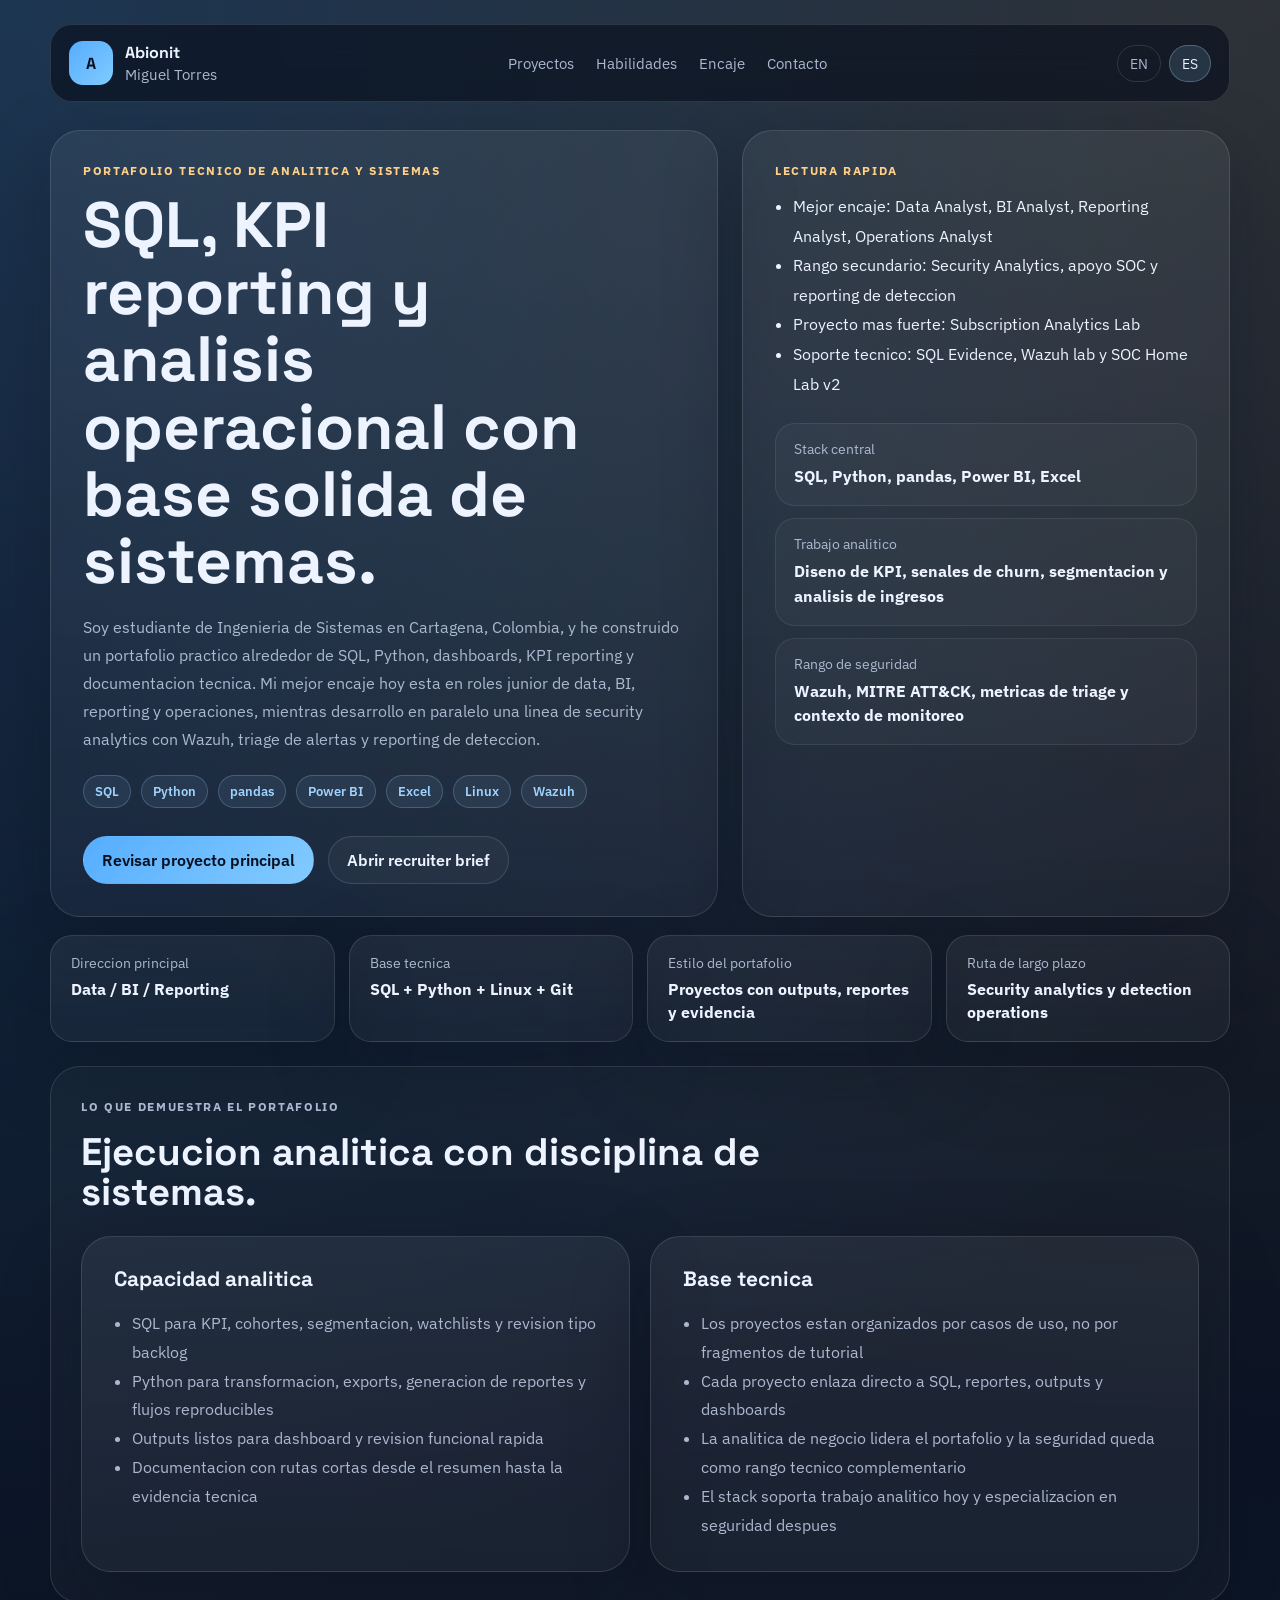
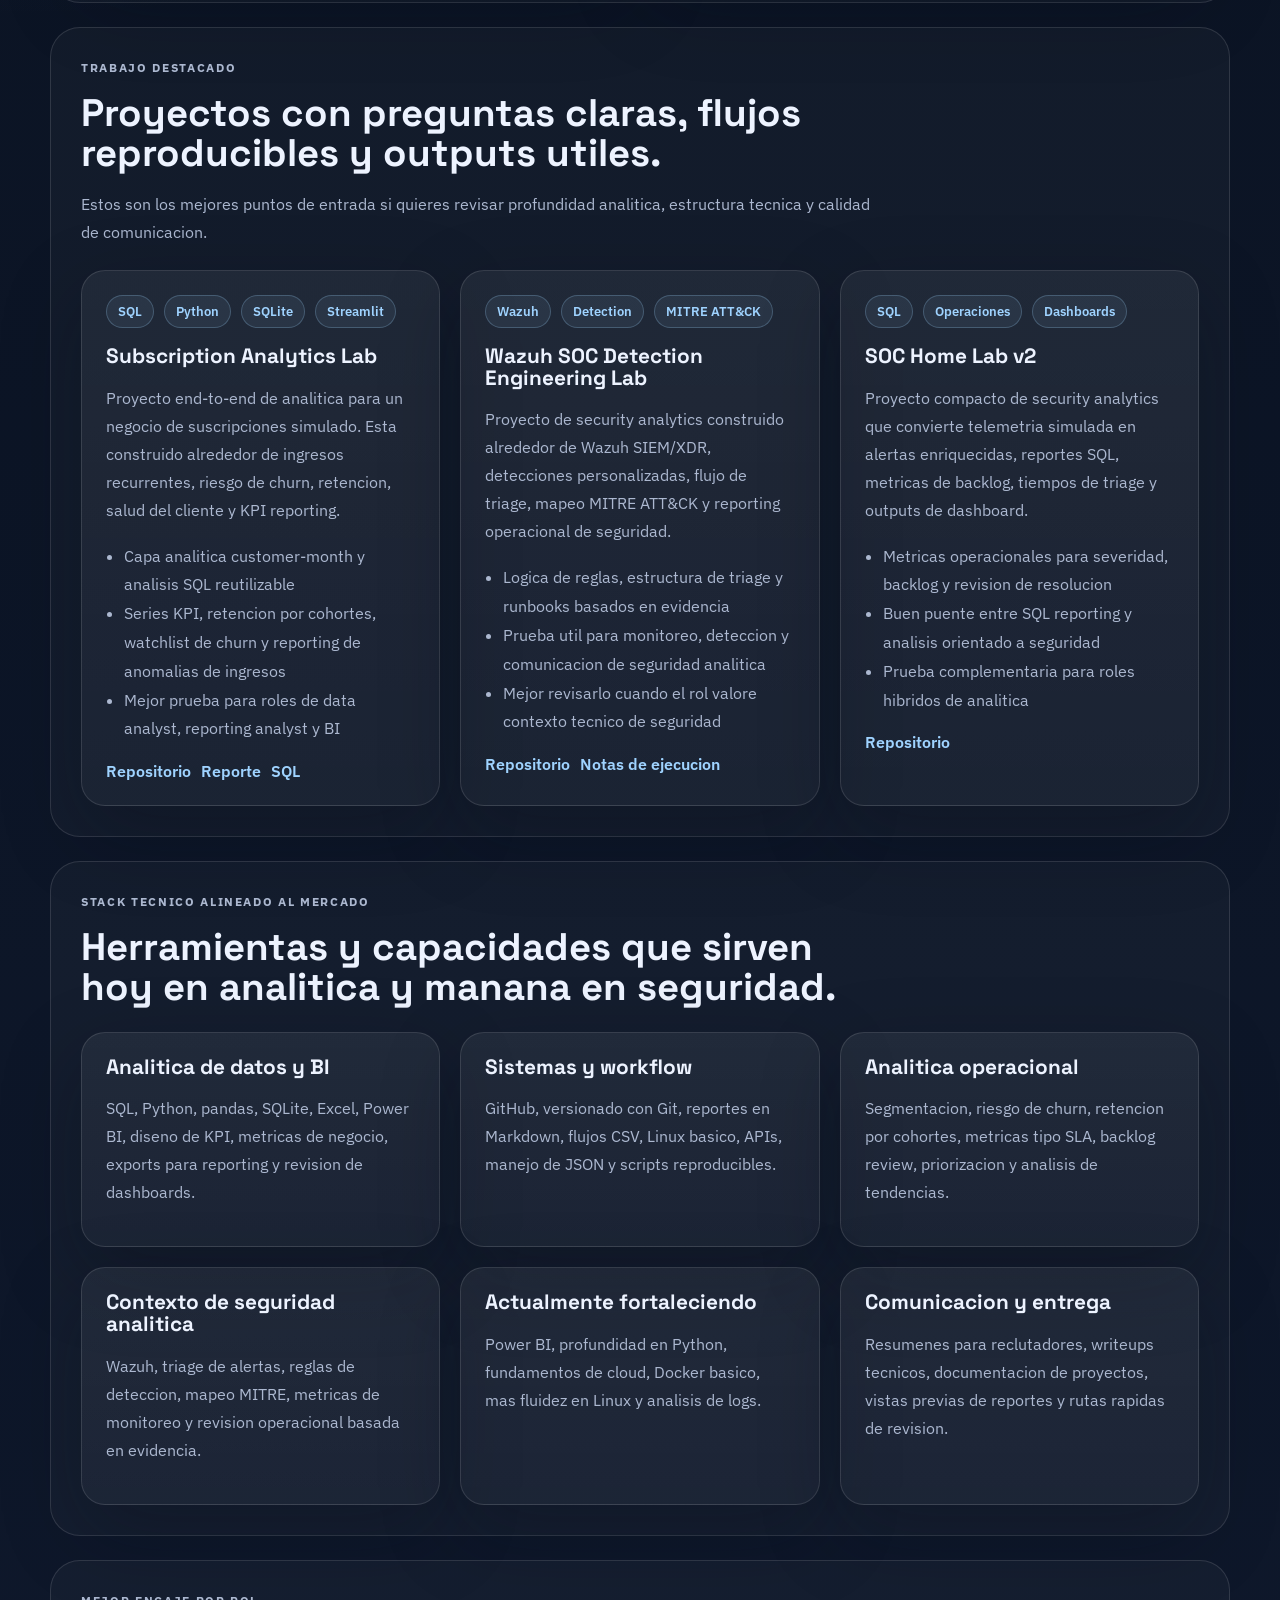
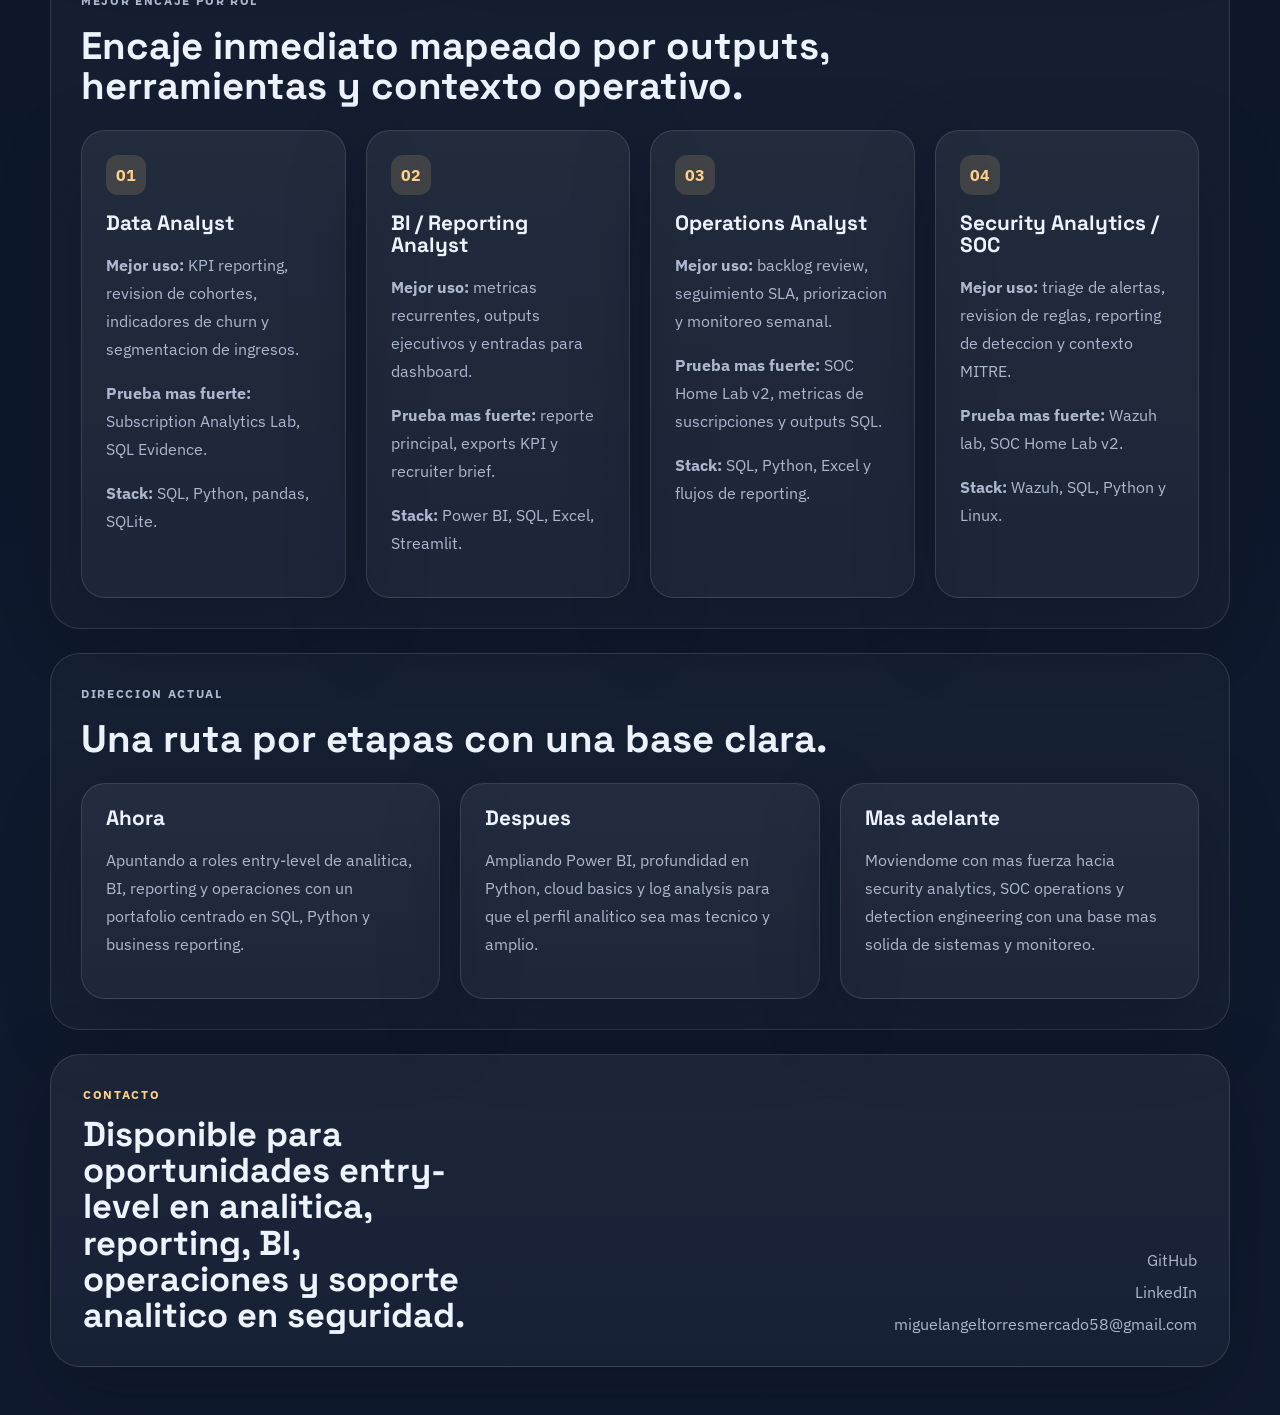
==== commit 1132675d: "Refine Spanish portfolio page copy and role fit section" ====
--- a/es/index.html
+++ b/es/index.html
@@ -35,13 +35,13 @@
     <main id="top">
       <section class="hero">
         <div class="hero-copy">
-          <p class="eyebrow">Portafolio entry-level de analitica y sistemas</p>
-          <h1>SQL, reporting y analisis operacional con una futura ruta hacia security operations.</h1>
+          <p class="eyebrow">Portafolio tecnico de analitica y sistemas</p>
+          <h1>SQL, KPI reporting y analisis operacional con base solida de sistemas.</h1>
           <p class="lead">
-            Soy estudiante de Ingenieria de Sistemas en Cartagena, Colombia, y estoy construyendo un portafolio practico
-            alrededor de SQL, Python, dashboards, reportes KPI y comunicacion analitica. Mi objetivo inmediato es aportar
-            en roles entry-level de data, BI, reporting u operaciones, mientras fortalezco la base tecnica que luego me
-            permita crecer hacia security analytics, SOC y detection engineering.
+            Soy estudiante de Ingenieria de Sistemas en Cartagena, Colombia, y he construido un portafolio practico
+            alrededor de SQL, Python, dashboards, KPI reporting y documentacion tecnica. Mi mejor encaje hoy esta en
+            roles junior de data, BI, reporting y operaciones, mientras desarrollo en paralelo una linea de security
+            analytics con Wazuh, triage de alertas y reporting de deteccion.
           </p>
           <div class="hero-badges" aria-label="Herramientas clave">
             <span>SQL</span>
@@ -58,25 +58,25 @@
           </div>
         </div>
         <aside class="hero-panel">
-          <p class="panel-label">Resumen para reclutadores</p>
+          <p class="panel-label">Lectura rapida</p>
           <ul class="role-list">
-            <li>Mejor encaje ahora: Data Analyst, BI Analyst, Reporting Analyst, Operations Analyst</li>
-            <li>Encaje secundario: Security Analytics Analyst, roles SOC con fuerte componente analitico</li>
+            <li>Mejor encaje: Data Analyst, BI Analyst, Reporting Analyst, Operations Analyst</li>
+            <li>Rango secundario: Security Analytics, apoyo SOC y reporting de deteccion</li>
             <li>Proyecto mas fuerte: Subscription Analytics Lab</li>
-            <li>Prueba central: SQL reporting, KPI design, Python workflows y outputs de dashboard</li>
+            <li>Soporte tecnico: SQL Evidence, Wazuh lab y SOC Home Lab v2</li>
           </ul>
           <div class="mini-grid">
             <article>
-              <span>Lo que puedo hacer hoy</span>
-              <strong>Limpiar datos, escribir SQL, construir logica KPI, automatizar reporting y explicar resultados con claridad</strong>
+              <span>Stack central</span>
+              <strong>SQL, Python, pandas, Power BI, Excel</strong>
             </article>
             <article>
-              <span>Lo que fortalece mi perfil</span>
-              <strong>Base de sistemas, documentacion tecnica, Linux basico, Wazuh y metricas de deteccion</strong>
+              <span>Trabajo analitico</span>
+              <strong>Diseno de KPI, senales de churn, segmentacion y analisis de ingresos</strong>
             </article>
             <article>
-              <span>Lo que estoy fortaleciendo</span>
-              <strong>Power BI, cloud fundamentals, log analysis y una base mas fuerte de Python y security analytics</strong>
+              <span>Rango de seguridad</span>
+              <strong>Wazuh, MITRE ATT&amp;CK, metricas de triage y contexto de monitoreo</strong>
             </article>
           </div>
         </aside>
@@ -103,26 +103,26 @@
 
       <section class="section-block">
         <div class="section-heading">
-          <p class="section-kicker">Perfil profesional</p>
-          <h2>Un perfil construido para ser util ahora y mas fuerte con el tiempo.</h2>
+          <p class="section-kicker">Lo que demuestra el portafolio</p>
+          <h2>Ejecucion analitica con disciplina de sistemas.</h2>
         </div>
         <div class="detail-grid">
           <article class="story-card">
-            <h3>Lo que aporto en un rol entry-level</h3>
+            <h3>Capacidad analitica</h3>
             <ul class="capability-list">
-              <li>Analisis respaldado por SQL para KPI, cohorts, segmentacion, watchlists y revision operacional</li>
-              <li>Workflows en Python para preparar datos, transformarlos, exportarlos y generar reportes</li>
-              <li>Dashboards y outputs de reporting que ayudan a tomar decisiones mas rapido</li>
-              <li>Documentacion clara que hace los proyectos faciles de revisar para reclutadores y equipos tecnicos</li>
+              <li>SQL para KPI, cohortes, segmentacion, watchlists y revision tipo backlog</li>
+              <li>Python para transformacion, exports, generacion de reportes y flujos reproducibles</li>
+              <li>Outputs listos para dashboard y revision funcional rapida</li>
+              <li>Documentacion con rutas cortas desde el resumen hasta la evidencia tecnica</li>
             </ul>
           </article>
           <article class="story-card">
-            <h3>Por que este portafolio se ve mas maduro</h3>
+            <h3>Base tecnica</h3>
             <ul class="capability-list">
-              <li>Los proyectos parten de preguntas reales de negocio u operacion, no de ejercicios aislados</li>
-              <li>Los entregables incluyen SQL, CSV, dashboards, reportes y evidencia que se puede revisar en minutos</li>
-              <li>La parte de seguridad suma rango operativo sin confundir la direccion principal hacia analitica</li>
-              <li>El stack esta creciendo de forma natural hacia SOC, monitoreo y responsabilidades de deteccion</li>
+              <li>Los proyectos estan organizados por casos de uso, no por fragmentos de tutorial</li>
+              <li>Cada proyecto enlaza directo a SQL, reportes, outputs y dashboards</li>
+              <li>La analitica de negocio lidera el portafolio y la seguridad queda como rango tecnico complementario</li>
+              <li>El stack soporta trabajo analitico hoy y especializacion en seguridad despues</li>
             </ul>
           </article>
         </div>
@@ -131,7 +131,7 @@
       <section id="projects" class="section-block">
         <div class="section-heading">
           <p class="section-kicker">Trabajo destacado</p>
-          <h2>Proyectos con preguntas claras, workflows reproducibles y outputs utiles.</h2>
+          <h2>Proyectos con preguntas claras, flujos reproducibles y outputs utiles.</h2>
           <p>Estos son los mejores puntos de entrada si quieres revisar profundidad analitica, estructura tecnica y calidad de comunicacion.</p>
         </div>
         <div class="project-grid">
@@ -145,11 +145,11 @@
             <h3>Subscription Analytics Lab</h3>
             <p>
               Proyecto end-to-end de analitica para un negocio de suscripciones simulado. Esta construido alrededor de
-              recurring revenue, churn risk, retencion, customer health y KPI reporting.
+              ingresos recurrentes, riesgo de churn, retencion, salud del cliente y KPI reporting.
             </p>
             <ul>
               <li>Capa analitica customer-month y analisis SQL reutilizable</li>
-              <li>KPI series, cohort retention, churn watchlist y revenue anomaly reporting</li>
+              <li>Series KPI, retencion por cohortes, watchlist de churn y reporting de anomalias de ingresos</li>
               <li>Mejor prueba para roles de data analyst, reporting analyst y BI</li>
             </ul>
             <div class="evidence-links">
@@ -211,8 +211,8 @@
         </div>
         <div class="stack-grid">
           <article class="stack-card">
-            <h3>Data analysis y BI</h3>
-            <p>SQL, Python, pandas, SQLite, Excel, Power BI, diseno de KPI, metricas de negocio, exports de reporting y revision de dashboards.</p>
+            <h3>Analitica de datos y BI</h3>
+            <p>SQL, Python, pandas, SQLite, Excel, Power BI, diseno de KPI, metricas de negocio, exports para reporting y revision de dashboards.</p>
           </article>
           <article class="stack-card">
             <h3>Sistemas y workflow</h3>
@@ -220,48 +220,56 @@
           </article>
           <article class="stack-card">
             <h3>Analitica operacional</h3>
-            <p>Segmentacion, churn risk, cohort retention, metricas tipo SLA, backlog review, priorizacion y analisis de tendencias.</p>
-          </article>
-          <article class="stack-card">
-            <h3>Contexto de security analytics</h3>
+            <p>Segmentacion, riesgo de churn, retencion por cohortes, metricas tipo SLA, backlog review, priorizacion y analisis de tendencias.</p>
+          </article>
+          <article class="stack-card">
+            <h3>Contexto de seguridad analitica</h3>
             <p>Wazuh, triage de alertas, reglas de deteccion, mapeo MITRE, metricas de monitoreo y revision operacional basada en evidencia.</p>
           </article>
           <article class="stack-card">
             <h3>Actualmente fortaleciendo</h3>
-            <p>Power BI, profundidad en Python, cloud fundamentals, Docker basico, mas fluidez en Linux y log analysis.</p>
+            <p>Power BI, profundidad en Python, fundamentos de cloud, Docker basico, mas fluidez en Linux y analisis de logs.</p>
           </article>
           <article class="stack-card">
             <h3>Comunicacion y entrega</h3>
-            <p>Resumentes para reclutadores, writeups tecnicos, documentacion de proyectos, report previews y rutas rapidas de revision.</p>
+            <p>Resumenes para reclutadores, writeups tecnicos, documentacion de proyectos, vistas previas de reportes y rutas rapidas de revision.</p>
           </article>
         </div>
       </section>
 
       <section id="roles" class="section-block">
         <div class="section-heading">
-          <p class="section-kicker">Encaje por rol</p>
-          <h2>Donde este perfil genera mas valor de forma inmediata.</h2>
+          <p class="section-kicker">Mejor encaje por rol</p>
+          <h2>Encaje inmediato mapeado por outputs, herramientas y contexto operativo.</h2>
         </div>
         <div class="review-grid role-fit-grid">
           <article class="review-card">
             <span>01</span>
             <h3>Data Analyst</h3>
-            <p>Mejor evidencia: Subscription Analytics Lab, SQL Evidence, KPI reporting, churn risk, segmentacion y revenue analysis.</p>
+            <p><strong>Mejor uso:</strong> KPI reporting, revision de cohortes, indicadores de churn y segmentacion de ingresos.</p>
+            <p><strong>Prueba mas fuerte:</strong> Subscription Analytics Lab, SQL Evidence.</p>
+            <p><strong>Stack:</strong> SQL, Python, pandas, SQLite.</p>
           </article>
           <article class="review-card">
             <span>02</span>
             <h3>BI / Reporting Analyst</h3>
-            <p>Mejor evidencia: outputs listos para dashboard, comunicacion de reportes, metricas de negocio y rutas claras de revision.</p>
+            <p><strong>Mejor uso:</strong> metricas recurrentes, outputs ejecutivos y entradas para dashboard.</p>
+            <p><strong>Prueba mas fuerte:</strong> reporte principal, exports KPI y recruiter brief.</p>
+            <p><strong>Stack:</strong> Power BI, SQL, Excel, Streamlit.</p>
           </article>
           <article class="review-card">
             <span>03</span>
             <h3>Operations Analyst</h3>
-            <p>Mejor evidencia: metricas tipo backlog, pensamiento SLA, priorizacion, monitoreo operacional y revision de tendencias.</p>
+            <p><strong>Mejor uso:</strong> backlog review, seguimiento SLA, priorizacion y monitoreo semanal.</p>
+            <p><strong>Prueba mas fuerte:</strong> SOC Home Lab v2, metricas de suscripciones y outputs SQL.</p>
+            <p><strong>Stack:</strong> SQL, Python, Excel y flujos de reporting.</p>
           </article>
           <article class="review-card">
             <span>04</span>
             <h3>Security Analytics / SOC</h3>
-            <p>Mejor evidencia: Wazuh lab, SOC Home Lab v2, triage de alertas, contexto MITRE, reporting de deteccion y metricas de monitoreo.</p>
+            <p><strong>Mejor uso:</strong> triage de alertas, revision de reglas, reporting de deteccion y contexto MITRE.</p>
+            <p><strong>Prueba mas fuerte:</strong> Wazuh lab, SOC Home Lab v2.</p>
+            <p><strong>Stack:</strong> Wazuh, SQL, Python y Linux.</p>
           </article>
         </div>
       </section>
--- a/styles.css
+++ b/styles.css
@@ -1,16 +1,17 @@
 :root {
-  --bg: #0e1627;
-  --bg-soft: #162238;
+  --bg: #0d1424;
+  --bg-soft: #172338;
   --surface: rgba(255, 255, 255, 0.05);
   --surface-strong: rgba(255, 255, 255, 0.08);
   --line: rgba(255, 255, 255, 0.12);
+  --line-strong: rgba(159, 211, 255, 0.22);
   --text: #edf3ff;
-  --muted: #aab7cf;
+  --muted: #acb8d0;
   --accent: #9fd3ff;
-  --accent-strong: #53a7ff;
+  --accent-strong: #56adff;
   --accent-warm: #ffd089;
   --shadow: 0 28px 80px rgba(6, 11, 23, 0.28);
-  --max-width: 1160px;
+  --max-width: 1180px;
 }
 
 * {
@@ -26,9 +27,9 @@
   font-family: "IBM Plex Sans", sans-serif;
   color: var(--text);
   background:
-    radial-gradient(circle at top left, rgba(83, 167, 255, 0.22), transparent 34%),
-    radial-gradient(circle at top right, rgba(255, 208, 137, 0.14), transparent 28%),
-    linear-gradient(180deg, #0a1020 0%, #101a2f 100%);
+    radial-gradient(circle at top left, rgba(86, 173, 255, 0.22), transparent 34%),
+    radial-gradient(circle at top right, rgba(255, 208, 137, 0.14), transparent 30%),
+    linear-gradient(180deg, #09111f 0%, #101a2f 100%);
   min-height: 100vh;
 }
 
@@ -52,7 +53,7 @@
   padding: 16px 18px;
   border: 1px solid var(--line);
   border-radius: 22px;
-  background: rgba(8, 14, 26, 0.58);
+  background: rgba(8, 14, 26, 0.62);
   backdrop-filter: blur(16px);
   position: sticky;
   top: 16px;
@@ -69,10 +70,10 @@
   display: inline-flex;
   align-items: center;
   justify-content: center;
-  width: 42px;
-  height: 42px;
+  width: 44px;
+  height: 44px;
   border-radius: 14px;
-  background: linear-gradient(135deg, var(--accent-strong), #7cc9ff);
+  background: linear-gradient(135deg, var(--accent-strong), #80ccff);
   color: #08101f;
   font-family: "Space Grotesk", sans-serif;
   font-weight: 700;
@@ -102,7 +103,8 @@
 .topnav a:hover,
 .contact-links a:hover,
 .project-card a:hover,
-.review-card a:hover {
+.review-card a:hover,
+.evidence-links a:hover {
   color: var(--accent);
 }
 
@@ -127,10 +129,10 @@
 
 .hero {
   display: grid;
-  grid-template-columns: 1.35fr 0.95fr;
-  gap: 28px;
+  grid-template-columns: 1.3fr 0.95fr;
+  gap: 24px;
   align-items: stretch;
-  margin-bottom: 24px;
+  margin-bottom: 18px;
 }
 
 .hero-copy,
@@ -139,7 +141,8 @@
 .project-card,
 .stack-card,
 .review-card,
-.footer {
+.footer,
+.metrics-strip article {
   border: 1px solid var(--line);
   background: linear-gradient(180deg, rgba(255, 255, 255, 0.06), rgba(255, 255, 255, 0.03));
   box-shadow: var(--shadow);
@@ -173,9 +176,9 @@
 }
 
 h1 {
-  font-size: clamp(2.6rem, 5vw, 4.8rem);
+  font-size: clamp(2.7rem, 5vw, 4.9rem);
   margin-bottom: 18px;
-  max-width: 12ch;
+  max-width: 13ch;
 }
 
 .lead,
@@ -185,7 +188,30 @@
 .section-heading p,
 .review-card p {
   color: var(--muted);
-  line-height: 1.7;
+  line-height: 1.75;
+}
+
+.hero-badges,
+.project-tags,
+.evidence-links {
+  display: flex;
+  flex-wrap: wrap;
+  gap: 10px;
+}
+
+.hero-badges {
+  margin-top: 22px;
+}
+
+.hero-badges span,
+.project-tags span {
+  padding: 7px 11px;
+  border-radius: 999px;
+  border: 1px solid rgba(159, 211, 255, 0.24);
+  background: rgba(159, 211, 255, 0.08);
+  color: var(--accent);
+  font-size: 0.82rem;
+  font-weight: 600;
 }
 
 .hero-actions {
@@ -243,33 +269,31 @@
 
 .mini-grid strong {
   display: block;
-  line-height: 1.5;
-}
-
-.summary-grid,
-.project-grid,
-.stack-grid,
-.review-grid {
+  line-height: 1.55;
+}
+
+.metrics-strip {
   display: grid;
-  gap: 20px;
-}
-
-.summary-grid {
-  grid-template-columns: repeat(2, minmax(0, 1fr));
+  grid-template-columns: repeat(4, minmax(0, 1fr));
+  gap: 14px;
   margin-bottom: 24px;
 }
 
-.story-card h2 {
-  font-size: clamp(1.55rem, 2.5vw, 2.15rem);
-  margin-bottom: 14px;
-}
-
-.story-card ul,
-.project-card ul {
-  margin: 18px 0 0;
-  padding-left: 18px;
-  color: var(--muted);
-  line-height: 1.75;
+.metrics-strip article {
+  border-radius: 22px;
+  padding: 18px 20px;
+}
+
+.metrics-strip span {
+  display: block;
+  color: var(--muted);
+  font-size: 0.86rem;
+  margin-bottom: 6px;
+}
+
+.metrics-strip strong {
+  display: block;
+  line-height: 1.4;
 }
 
 .section-block {
@@ -281,13 +305,43 @@
 }
 
 .section-heading {
-  max-width: 760px;
+  max-width: 800px;
   margin-bottom: 24px;
 }
 
 .section-heading h2 {
   font-size: clamp(1.9rem, 3vw, 2.7rem);
   margin-bottom: 12px;
+}
+
+.detail-grid,
+.project-grid,
+.stack-grid,
+.review-grid,
+.roadmap-grid {
+  display: grid;
+  gap: 20px;
+}
+
+.detail-grid {
+  grid-template-columns: repeat(2, minmax(0, 1fr));
+}
+
+.story-card h3,
+.project-card h3,
+.stack-card h3,
+.review-card h3 {
+  font-size: 1.3rem;
+  margin-bottom: 12px;
+}
+
+.story-card ul,
+.project-card ul,
+.capability-list {
+  margin: 18px 0 0;
+  padding-left: 18px;
+  color: var(--muted);
+  line-height: 1.8;
 }
 
 .project-grid {
@@ -302,51 +356,35 @@
 }
 
 .project-tags {
-  display: flex;
-  flex-wrap: wrap;
-  gap: 10px;
   margin-bottom: 18px;
 }
 
-.project-tags span {
-  padding: 7px 11px;
-  border-radius: 999px;
-  border: 1px solid rgba(159, 211, 255, 0.24);
-  background: rgba(159, 211, 255, 0.08);
-  color: var(--accent);
-  font-size: 0.82rem;
-  font-weight: 600;
-}
-
-.project-card h3,
-.stack-card h3,
-.review-card h3 {
-  font-size: 1.3rem;
-  margin-bottom: 12px;
-}
-
+.evidence-links {
+  margin-top: 18px;
+}
+
+.evidence-links a,
 .project-card a,
 .review-card a {
-  display: inline-flex;
-  margin-top: 18px;
   color: var(--accent);
   font-weight: 600;
 }
 
 .stack-grid {
-  grid-template-columns: repeat(2, minmax(0, 1fr));
+  grid-template-columns: repeat(3, minmax(0, 1fr));
 }
 
 .review-grid {
-  grid-template-columns: repeat(3, minmax(0, 1fr));
+  grid-template-columns: repeat(4, minmax(0, 1fr));
 }
 
 .review-card span {
   display: inline-flex;
   align-items: center;
   justify-content: center;
-  width: 36px;
-  height: 36px;
+  min-width: 40px;
+  height: 40px;
+  padding: 0 10px;
   border-radius: 12px;
   margin-bottom: 18px;
   background: rgba(255, 208, 137, 0.14);
@@ -354,6 +392,10 @@
   font-weight: 700;
 }
 
+.roadmap-grid {
+  grid-template-columns: repeat(3, minmax(0, 1fr));
+}
+
 .footer {
   display: flex;
   align-items: flex-end;
@@ -362,8 +404,8 @@
 }
 
 .footer h2 {
-  font-size: clamp(1.6rem, 2.7vw, 2.35rem);
-  max-width: 16ch;
+  font-size: clamp(1.65rem, 2.7vw, 2.35rem);
+  max-width: 18ch;
 }
 
 .contact-links {
@@ -374,12 +416,24 @@
   color: var(--muted);
 }
 
-@media (max-width: 1080px) {
-  .hero,
-  .summary-grid,
+@media (max-width: 1180px) {
+  .metrics-strip,
   .project-grid,
   .stack-grid,
   .review-grid,
+  .roadmap-grid {
+    grid-template-columns: repeat(2, minmax(0, 1fr));
+  }
+}
+
+@media (max-width: 980px) {
+  .hero,
+  .detail-grid,
+  .metrics-strip,
+  .project-grid,
+  .stack-grid,
+  .review-grid,
+  .roadmap-grid,
   .footer {
     grid-template-columns: 1fr;
   }
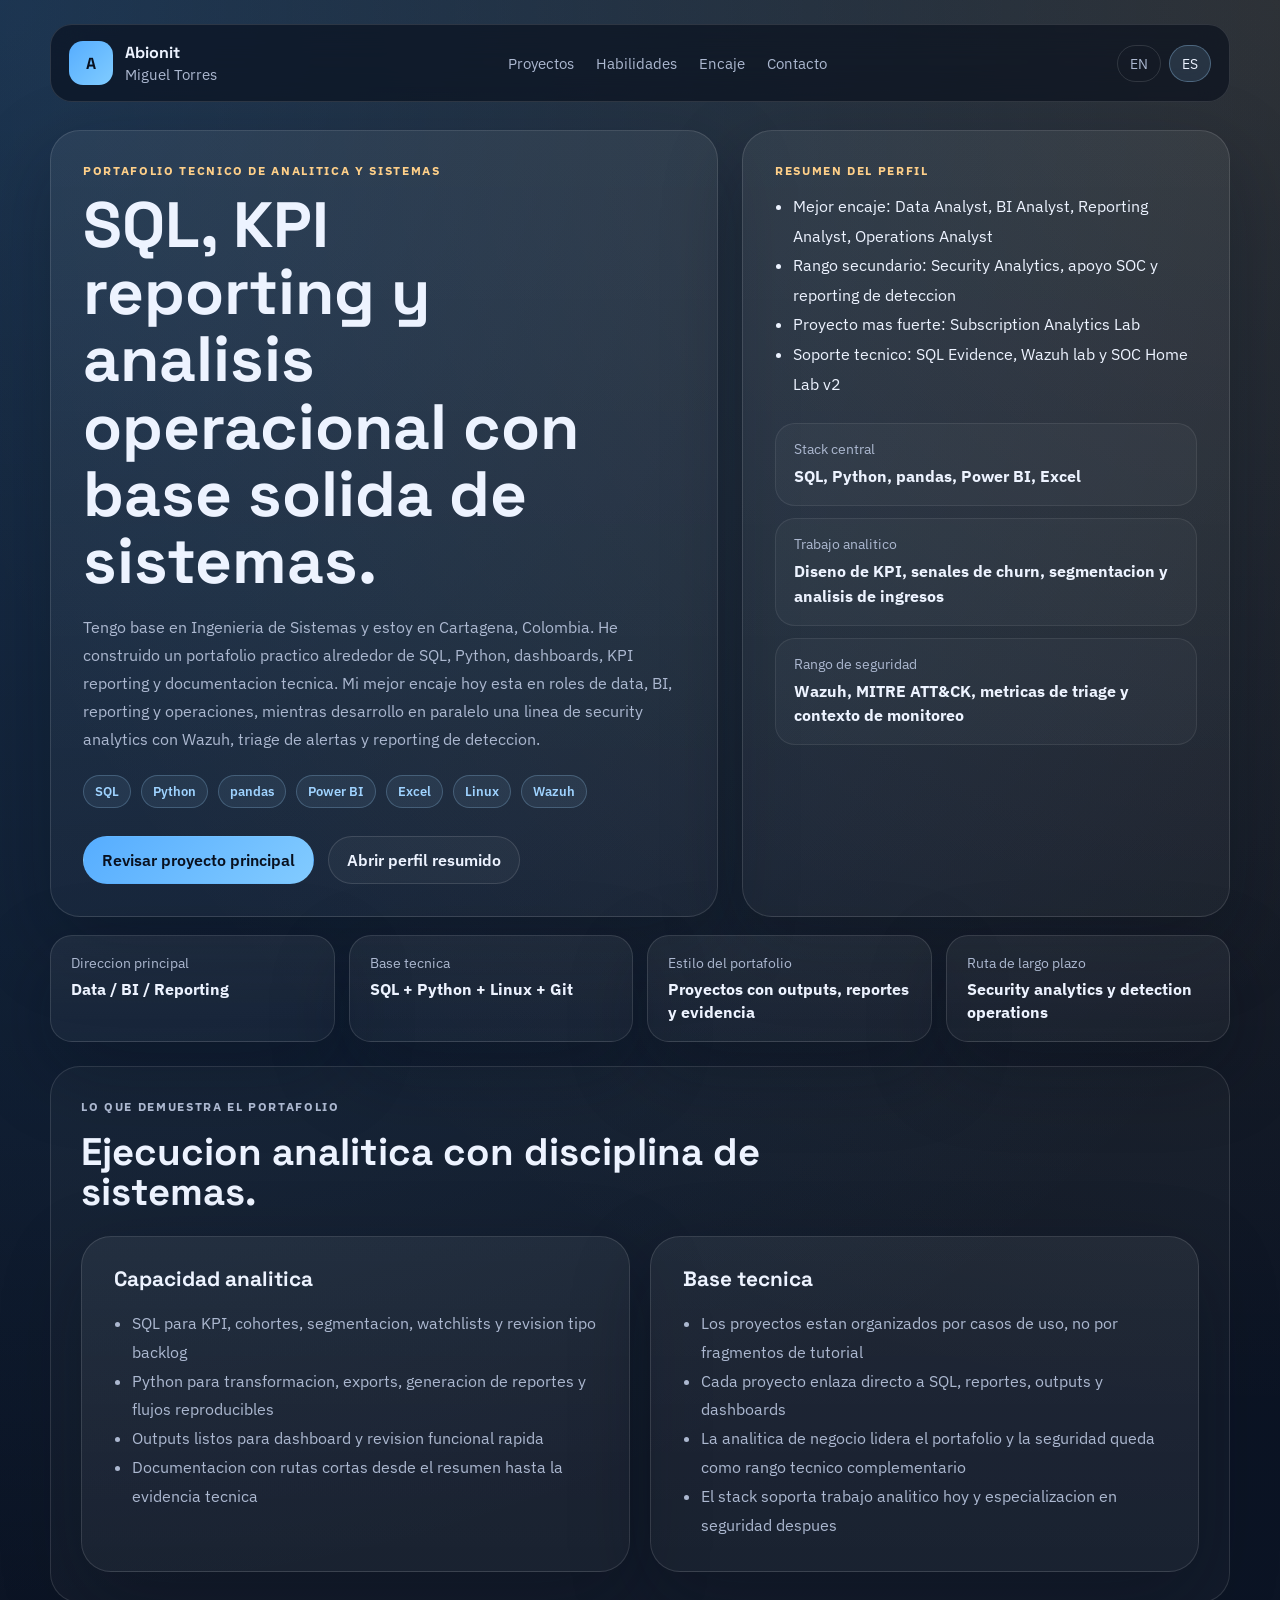
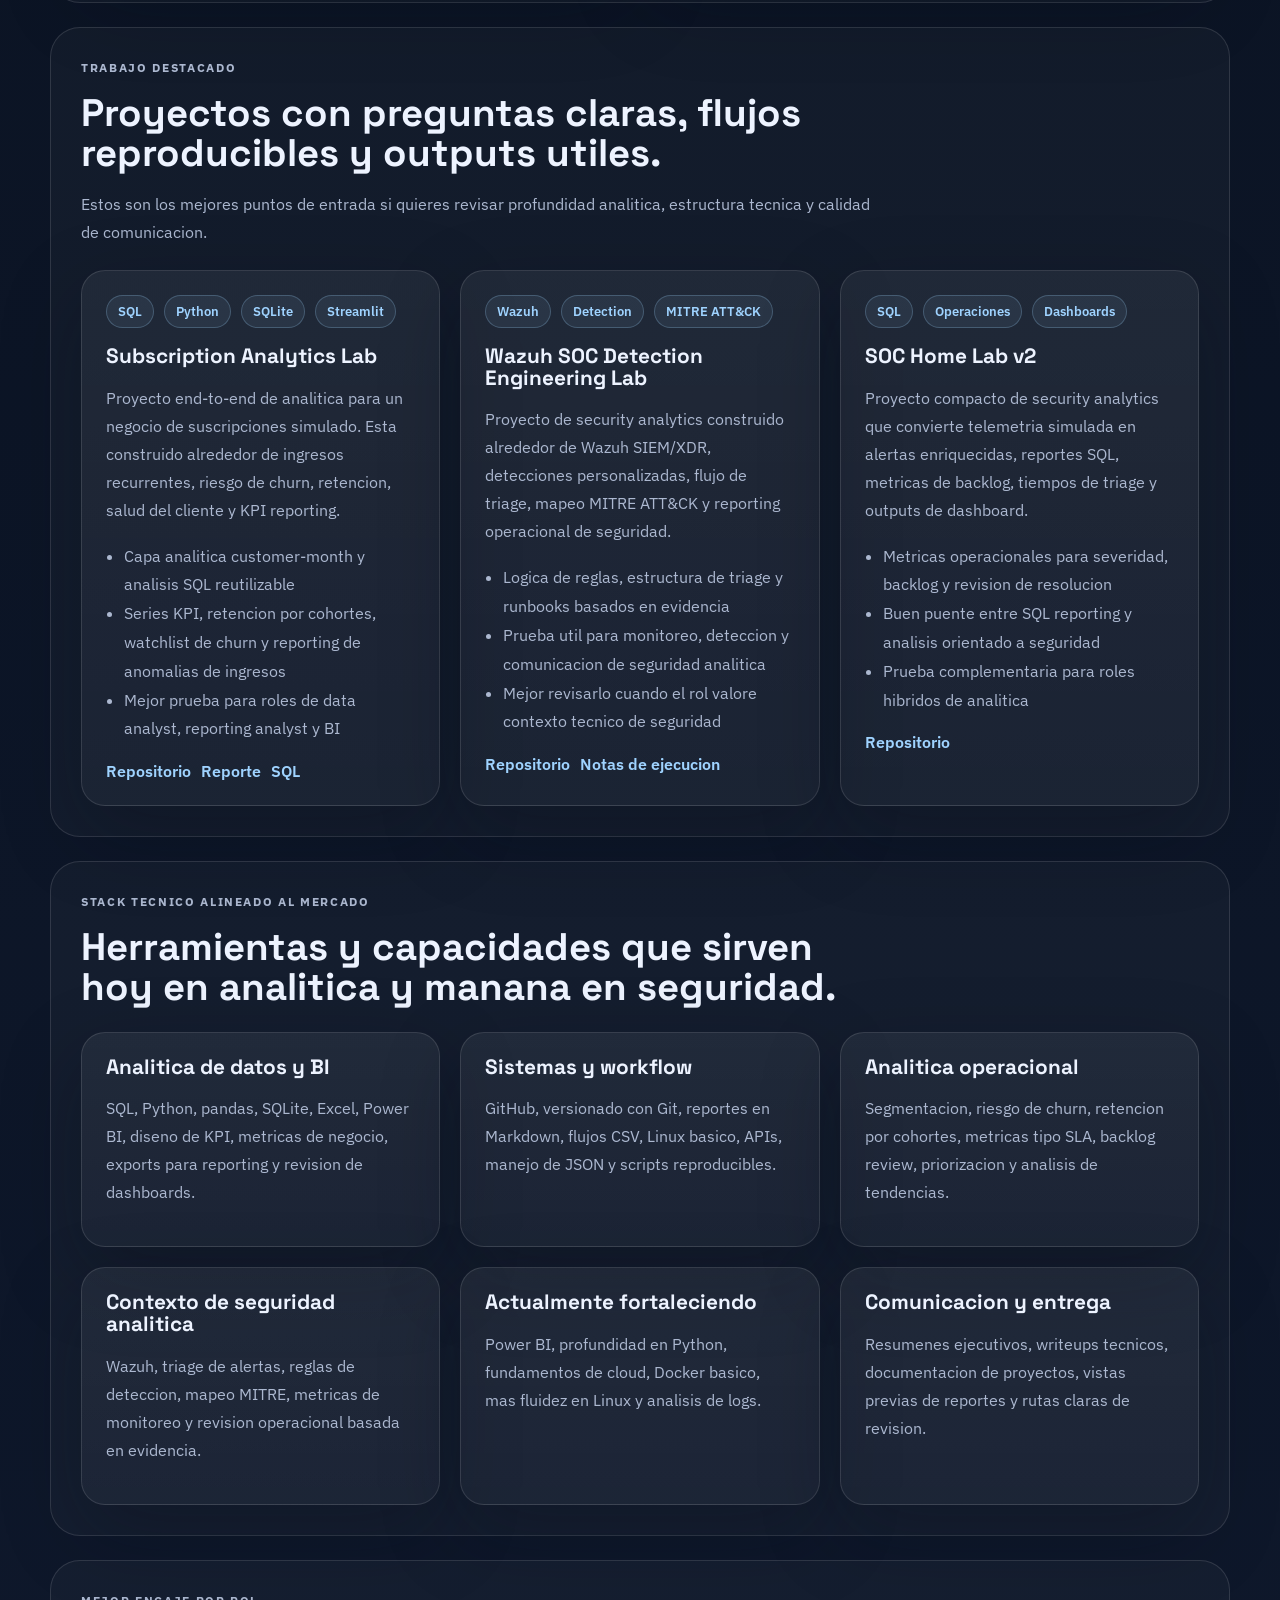
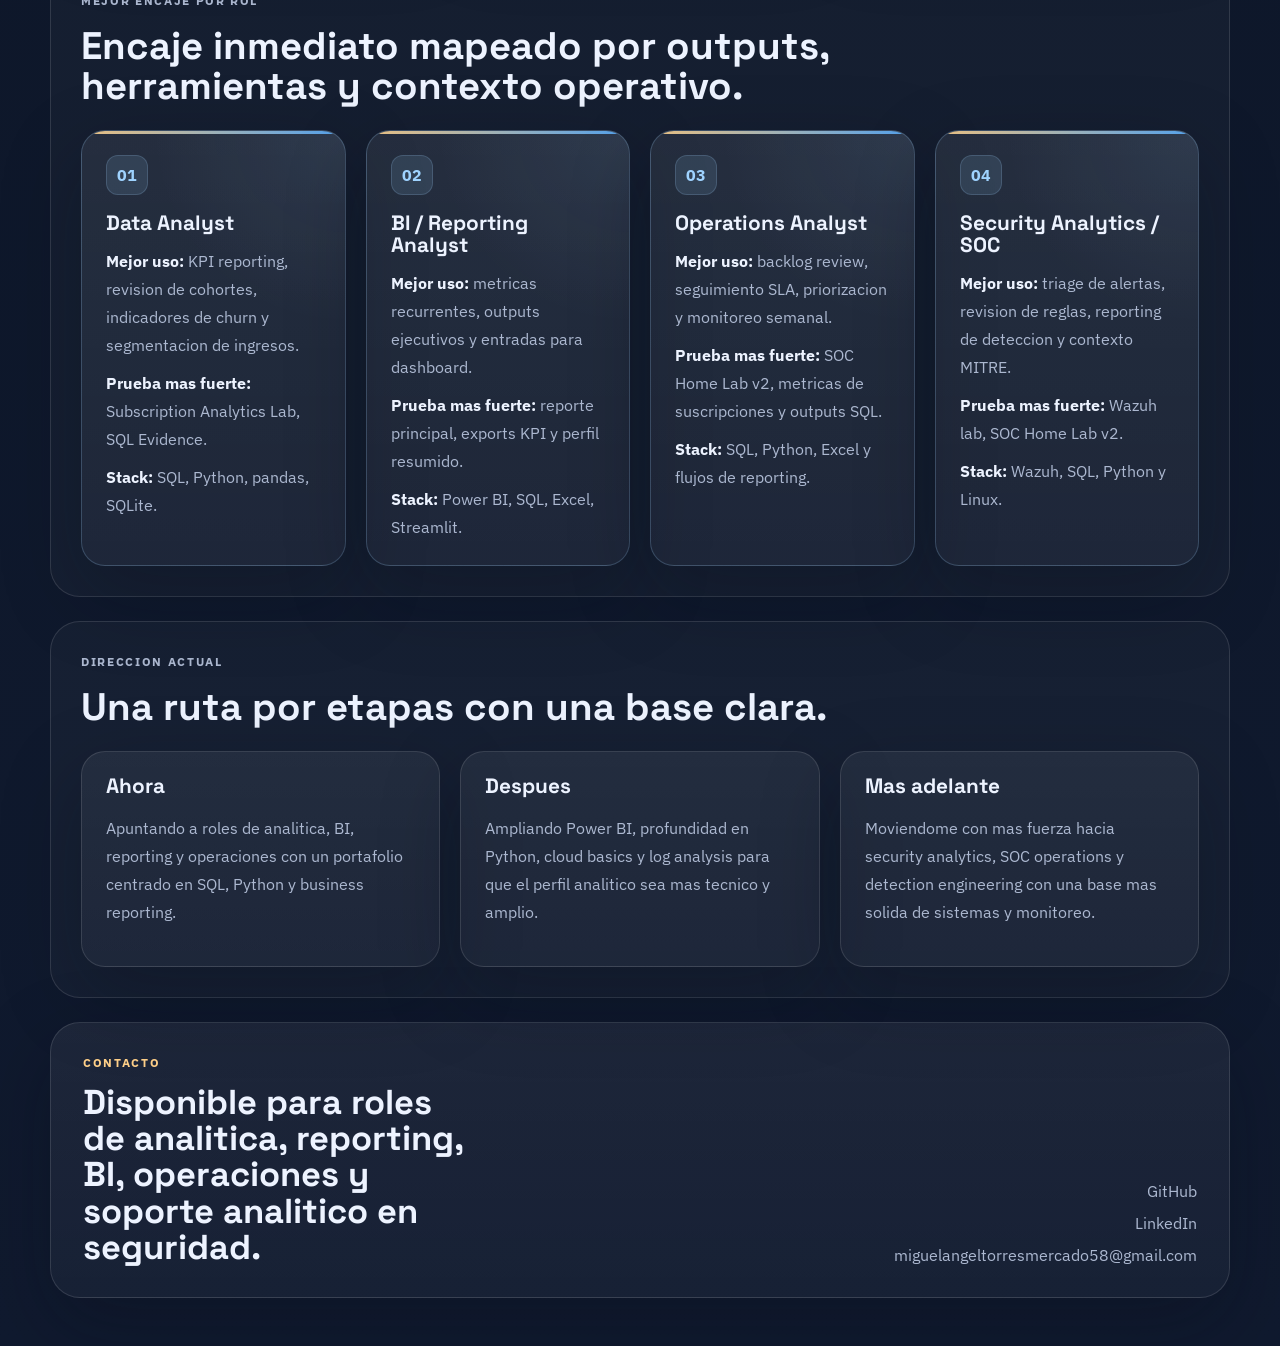
==== commit 542df5e2: "Refine Spanish portfolio homepage wording and remove estudiante phrasing" ====
--- a/es/index.html
+++ b/es/index.html
@@ -4,7 +4,7 @@
   <meta charset="utf-8">
   <meta name="viewport" content="width=device-width, initial-scale=1">
   <title>Miguel Torres | Portafolio de Analitica y Seguridad</title>
-  <meta name="description" content="Portafolio entry-level enfocado en SQL, Python, dashboards, reportes KPI, analisis operacional y una futura ruta hacia security operations y detection engineering.">
+  <meta name="description" content="Portafolio tecnico enfocado en SQL, Python, dashboards, reportes KPI, analisis operacional y una futura ruta hacia security operations y detection engineering.">
   <link rel="preconnect" href="https://fonts.googleapis.com">
   <link rel="preconnect" href="https://fonts.gstatic.com" crossorigin>
   <link href="https://fonts.googleapis.com/css2?family=IBM+Plex+Sans:wght@400;500;600;700&family=Space+Grotesk:wght@500;700&display=swap" rel="stylesheet">
@@ -38,10 +38,10 @@
           <p class="eyebrow">Portafolio tecnico de analitica y sistemas</p>
           <h1>SQL, KPI reporting y analisis operacional con base solida de sistemas.</h1>
           <p class="lead">
-            Soy estudiante de Ingenieria de Sistemas en Cartagena, Colombia, y he construido un portafolio practico
+            Tengo base en Ingenieria de Sistemas y estoy en Cartagena, Colombia. He construido un portafolio practico
             alrededor de SQL, Python, dashboards, KPI reporting y documentacion tecnica. Mi mejor encaje hoy esta en
-            roles junior de data, BI, reporting y operaciones, mientras desarrollo en paralelo una linea de security
-            analytics con Wazuh, triage de alertas y reporting de deteccion.
+            roles de data, BI, reporting y operaciones, mientras desarrollo en paralelo una linea de security analytics
+            con Wazuh, triage de alertas y reporting de deteccion.
           </p>
           <div class="hero-badges" aria-label="Herramientas clave">
             <span>SQL</span>
@@ -54,11 +54,11 @@
           </div>
           <div class="hero-actions">
             <a class="button button-primary" href="https://github.com/Abionit/subscription-analytics-lab" target="_blank" rel="noreferrer">Revisar proyecto principal</a>
-            <a class="button button-secondary" href="https://github.com/Abionit/Abionit/blob/main/RECRUITER_BRIEF.md" target="_blank" rel="noreferrer">Abrir recruiter brief</a>
+            <a class="button button-secondary" href="https://github.com/Abionit/Abionit/blob/main/RECRUITER_BRIEF.md" target="_blank" rel="noreferrer">Abrir perfil resumido</a>
           </div>
         </div>
         <aside class="hero-panel">
-          <p class="panel-label">Lectura rapida</p>
+          <p class="panel-label">Resumen del perfil</p>
           <ul class="role-list">
             <li>Mejor encaje: Data Analyst, BI Analyst, Reporting Analyst, Operations Analyst</li>
             <li>Rango secundario: Security Analytics, apoyo SOC y reporting de deteccion</li>
@@ -232,7 +232,7 @@
           </article>
           <article class="stack-card">
             <h3>Comunicacion y entrega</h3>
-            <p>Resumenes para reclutadores, writeups tecnicos, documentacion de proyectos, vistas previas de reportes y rutas rapidas de revision.</p>
+            <p>Resumenes ejecutivos, writeups tecnicos, documentacion de proyectos, vistas previas de reportes y rutas claras de revision.</p>
           </article>
         </div>
       </section>
@@ -254,7 +254,7 @@
             <span>02</span>
             <h3>BI / Reporting Analyst</h3>
             <p><strong>Mejor uso:</strong> metricas recurrentes, outputs ejecutivos y entradas para dashboard.</p>
-            <p><strong>Prueba mas fuerte:</strong> reporte principal, exports KPI y recruiter brief.</p>
+            <p><strong>Prueba mas fuerte:</strong> reporte principal, exports KPI y perfil resumido.</p>
             <p><strong>Stack:</strong> Power BI, SQL, Excel, Streamlit.</p>
           </article>
           <article class="review-card">
@@ -282,7 +282,7 @@
         <div class="roadmap-grid">
           <article class="stack-card">
             <h3>Ahora</h3>
-            <p>Apuntando a roles entry-level de analitica, BI, reporting y operaciones con un portafolio centrado en SQL, Python y business reporting.</p>
+            <p>Apuntando a roles de analitica, BI, reporting y operaciones con un portafolio centrado en SQL, Python y business reporting.</p>
           </article>
           <article class="stack-card">
             <h3>Despues</h3>
@@ -299,7 +299,7 @@
     <footer id="contact" class="footer">
       <div>
         <p class="section-kicker">Contacto</p>
-        <h2>Disponible para oportunidades entry-level en analitica, reporting, BI, operaciones y soporte analitico en seguridad.</h2>
+        <h2>Disponible para roles de analitica, reporting, BI, operaciones y soporte analitico en seguridad.</h2>
       </div>
       <div class="contact-links">
         <a href="https://github.com/Abionit" target="_blank" rel="noreferrer">GitHub</a>
--- a/styles.css
+++ b/styles.css
@@ -353,6 +353,8 @@
 .review-card {
   border-radius: 24px;
   padding: 24px;
+  position: relative;
+  overflow: hidden;
 }
 
 .project-tags {
@@ -392,6 +394,36 @@
   font-weight: 700;
 }
 
+.review-card {
+  border-color: var(--line-strong);
+  background:
+    linear-gradient(180deg, rgba(255, 255, 255, 0.07), rgba(255, 255, 255, 0.035)),
+    radial-gradient(circle at top right, rgba(159, 211, 255, 0.08), transparent 38%);
+}
+
+.review-card p {
+  margin: 10px 0 0;
+}
+
+.review-card p strong {
+  color: var(--text);
+}
+
+.role-fit-grid .review-card::before {
+  content: "";
+  position: absolute;
+  inset: 0 0 auto 0;
+  height: 3px;
+  background: linear-gradient(90deg, var(--accent-warm), var(--accent-strong));
+  opacity: 0.9;
+}
+
+.role-fit-grid .review-card span {
+  background: rgba(159, 211, 255, 0.12);
+  color: var(--accent);
+  border: 1px solid rgba(159, 211, 255, 0.18);
+}
+
 .roadmap-grid {
   grid-template-columns: repeat(3, minmax(0, 1fr));
 }
